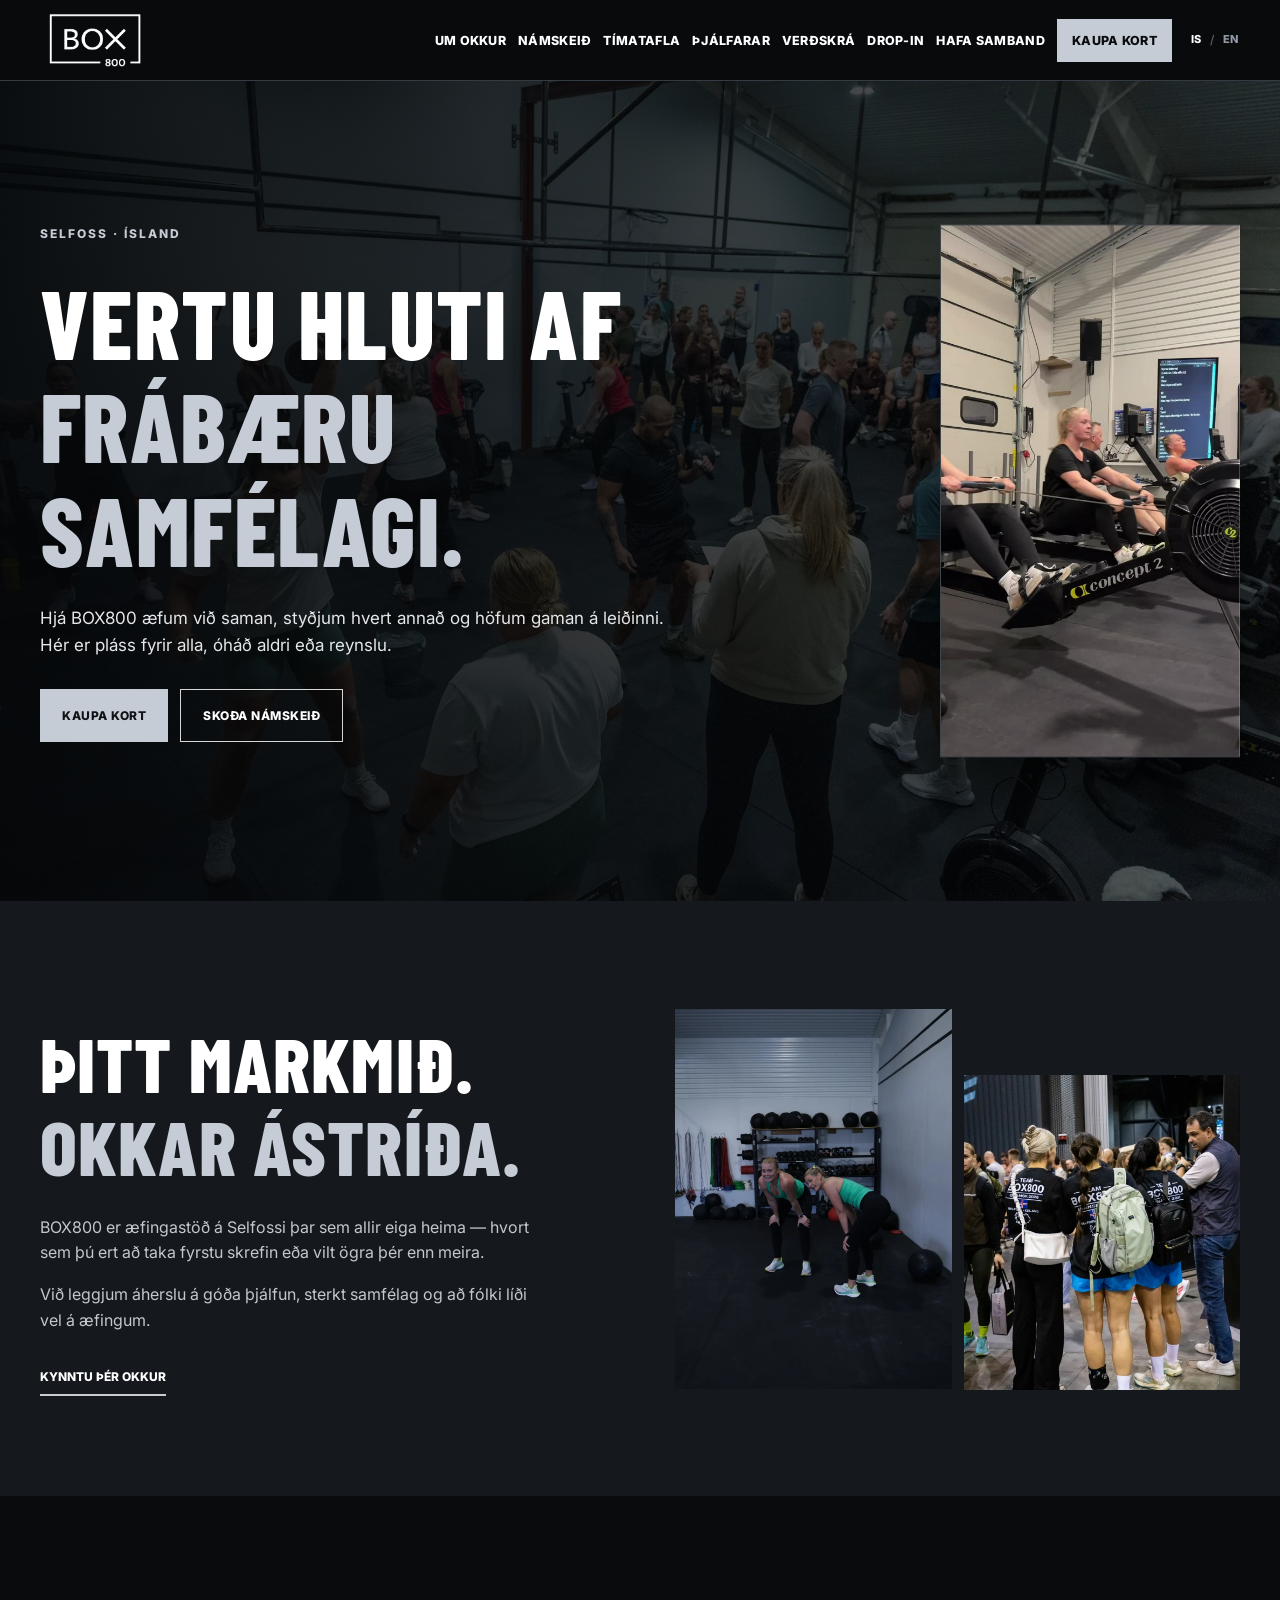
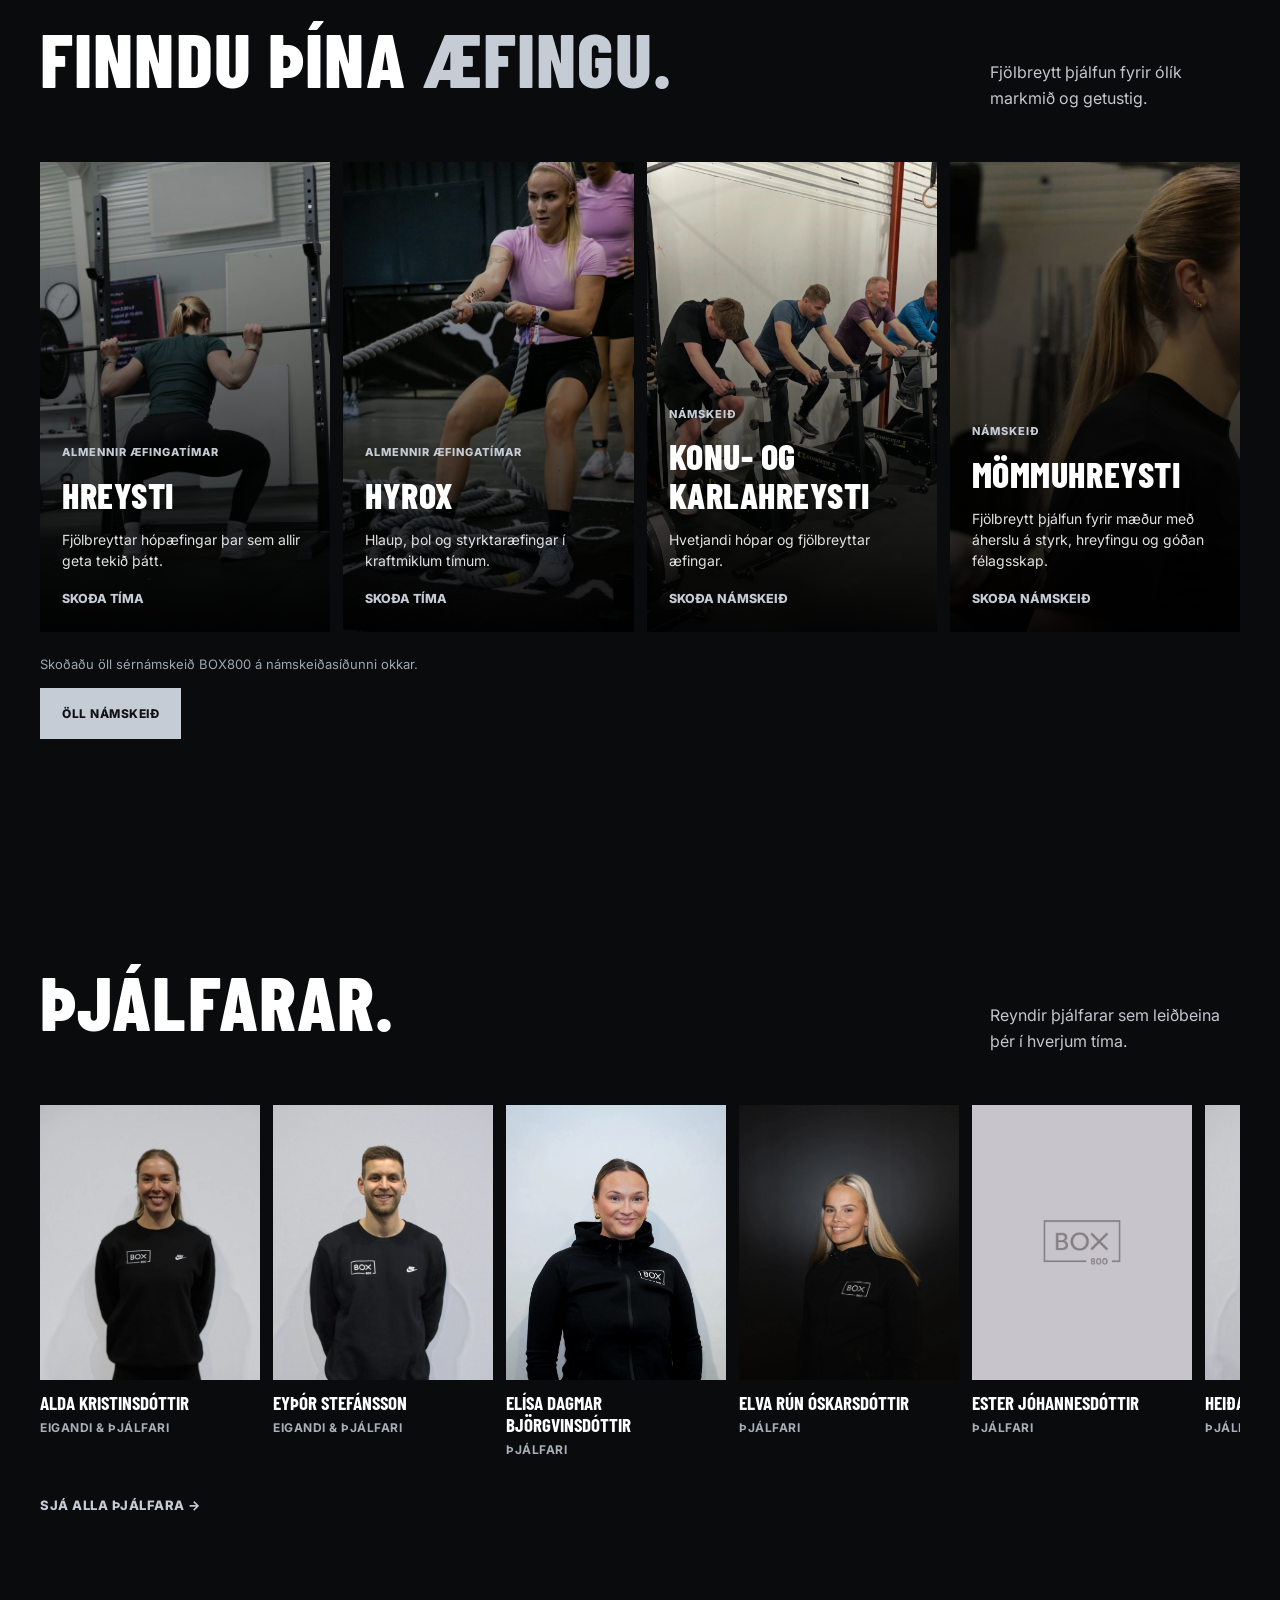
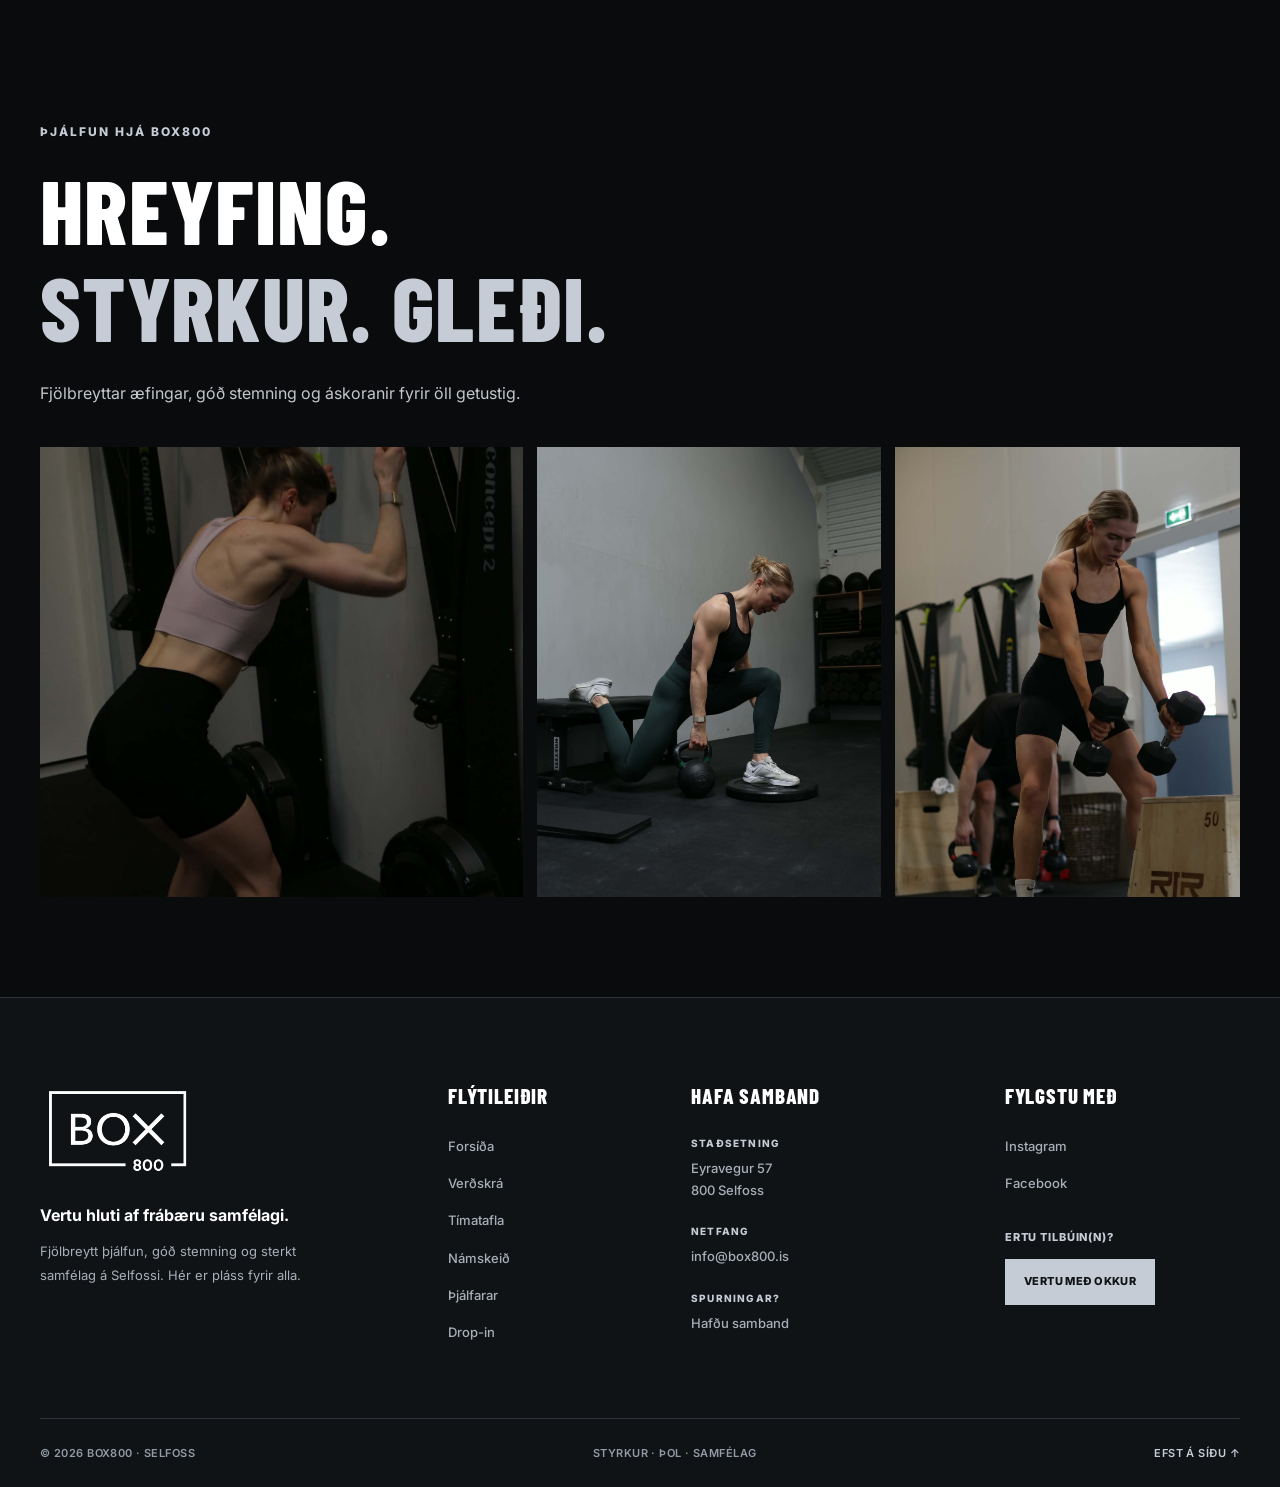
==== index.html @ 0c2b303c "Ný mynd af Öldu, unnin eins og hinar þjálfaramyndirnar Co-Authored-By: Claude Opus 5.5 <noreply@anth" ====
<!DOCTYPE html>
<html lang="is">

<head>
  <meta charset="UTF-8">
  <meta name="viewport" content="width=device-width, initial-scale=1.0">

  <meta
    name="description"
    content="BOX800 á Selfossi. Vertu hluti af frábæru samfélagi — fjölbreyttar æfingar fyrir öll getustig."
  >

  <title>BOX800 | Vertu hluti af frábæru samfélagi</title>

  <!-- FAVICON -->
  <link rel="icon" type="image/png" sizes="32x32" href="images/favicon-32.png">
  <link rel="icon" type="image/png" sizes="512x512" href="images/favicon-512.png">
  <link rel="apple-touch-icon" href="images/apple-touch-icon.png">
  <meta name="theme-color" content="#090b0d">

  <!-- DEILING Á SAMFÉLAGSMIÐLUM -->
  <link rel="canonical" href="https://eythor92.github.io/box800-vefsida/">
  <meta property="og:type" content="website">
  <meta property="og:site_name" content="BOX800">
  <meta property="og:locale" content="is_IS">
  <meta property="og:title" content="BOX800 | Vertu hluti af frábæru samfélagi">
  <meta property="og:description" content="BOX800 á Selfossi. Vertu hluti af frábæru samfélagi — fjölbreyttar æfingar fyrir öll getustig.">
  <meta property="og:url" content="https://eythor92.github.io/box800-vefsida/">
  <meta property="og:image" content="https://eythor92.github.io/box800-vefsida/images/og-mynd.jpg">
  <meta property="og:image:width" content="1200">
  <meta property="og:image:height" content="630">
  <meta property="og:image:alt" content="Iðkendur á æfingu hjá BOX800 á Selfossi">
  <meta name="twitter:card" content="summary_large_image">

  <!-- LETURGERÐIR -->
  <link rel="preconnect" href="https://fonts.googleapis.com">
  <link rel="preconnect" href="https://fonts.gstatic.com" crossorigin>

  <link
    href="https://fonts.googleapis.com/css2?family=Barlow+Condensed:wght@600;700;800;900&family=Inter:wght@400;500;600;700;800&display=swap"
    rel="stylesheet"
  >

  <!-- CSS -->
  <link rel="stylesheet" href="style.css">
  <link rel="stylesheet" href="header.css">
  <link rel="stylesheet" href="footer.css">
  <link rel="stylesheet" href="forsida.css">
  <link rel="stylesheet" href="halloween.css">
  <script src="halloween.js"></script>

  <!-- JAVASCRIPT -->
<script src="translations.js" defer></script>
<script src="language.js" defer></script>
<script src="header.js" defer></script>
<script src="footer.js" defer></script>
<script src="forsida.js" defer></script>

</head>

<body>

  <!-- SAMEIGINLEG VALMYND -->
  <header id="box800-header"></header>

  <main>

    <!-- =====================================
         FORSÍÐUMYND
    ====================================== -->

    <section class="hero" aria-labelledby="hero-title">

      <div class="hero-photo" aria-hidden="true">
        <video
          class="hero-video"
          data-media="(max-width: 760px) and (orientation: portrait)"
          data-src="images/forsida-myndband.mp4"
          poster="images/forsida-myndband.jpg"
          muted
          loop
          playsinline
          preload="none"
        ></video>
      </div>

      <div class="container hero-content">

        <span class="eyebrow">
          SELFOSS · ÍSLAND
        </span>

        <h1 id="hero-title">
          VERTU HLUTI AF<br>
          <em>FRÁBÆRU<br>SAMFÉLAGI.</em>
        </h1>

        <p>
          Hjá BOX800 æfum við saman, styðjum hvert annað
          og höfum gaman á leiðinni. Hér er pláss fyrir
          alla, óháð aldri eða reynslu.
        </p>

        <div class="hero-actions">

          <a
            class="btn btn-primary"
            href="https://www.abler.io/shop/box800"
          >
            KAUPA KORT
          </a>

          <a
            class="btn btn-outline"
            href="namskeid.html"
          >
            SKOÐA NÁMSKEIÐ
          </a>

        </div>

      </div>

      <!-- Lóðrétt myndband sem spjald á tölvu -->
      <div class="hero-reel" aria-hidden="true">
        <video
          class="hero-video hero-reel-video"
          data-media="(min-width: 980px)"
          data-src="images/forsida-myndband.mp4"
          poster="images/forsida-myndband.jpg"
          muted
          loop
          playsinline
          preload="none"
        ></video>
      </div>

      <div class="hero-scroll container"></div>

    </section>


    <!-- =====================================
         01 / UM OKKUR
    ====================================== -->

    <section class="section about" id="um-okkur">

      <div class="container about-grid">

        <div class="about-copy">

          <h2>
            ÞITT MARKMIÐ.<br>
            <span>OKKAR ÁSTRÍÐA.</span>
          </h2>

          <p>
            BOX800 er æfingastöð á Selfossi þar sem allir
            eiga heima — hvort sem þú ert að taka fyrstu
            skrefin eða vilt ögra þér enn meira.
          </p>

          <p>
            Við leggjum áherslu á góða þjálfun,
            sterkt samfélag og að fólki líði vel
            á æfingum.
          </p>

          <a
            class="text-link"
            href="um-okkur.html"
          >
            KYNNTU ÞÉR OKKUR
          </a>

        </div>

        <div class="about-photos">

          <img
            src="images/friends.webp"
            alt="Iðkendur hjá BOX800"
            loading="lazy"
          >

          <img
            src="images/team.webp"
            alt="BOX800 samfélagið"
            loading="lazy"
          >

        </div>

      </div>

    </section>


    <!-- =====================================
         02 / ÆFINGAR OG NÁMSKEIÐ
    ====================================== -->

    <section
      class="section programs"
      id="namskeid"
    >

      <div class="container">

        <div class="section-heading">

          <div>

            <h2>
              FINNDU ÞÍNA
              <span>ÆFINGU.</span>
            </h2>

          </div>

          <p>
            Fjölbreytt þjálfun fyrir ólík markmið
            og getustig.
          </p>

        </div>


        <div class="program-grid">

          <!-- HREYSTI -->
          <article class="program-card">

            <img
              src="images/backsquat.jpeg"
              alt="Styrktaræfing hjá BOX800"
              loading="lazy"
            >

            <div class="program-shade"></div>

            <div class="program-content">

              <span>
                ALMENNIR ÆFINGATÍMAR
              </span>

              <h3>HREYSTI</h3>

              <p>
                Fjölbreyttar hópæfingar þar sem allir
                geta tekið þátt.
              </p>

              <a href="timatafla.html">
                SKOÐA TÍMA
              </a>

            </div>

          </article>


          <!-- HYROX -->
          <article class="program-card program-card-hyrox">

            <img
              src="images/sledpull.jpeg"
              alt="Sled pull æfing hjá BOX800"
              loading="lazy"
            >

            <div class="program-shade"></div>

            <div class="program-content">

              <span>
                ALMENNIR ÆFINGATÍMAR
              </span>

              <h3>HYROX</h3>

              <p>
                Hlaup, þol og styrktaræfingar
                í kraftmiklum tímum.
              </p>

              <a href="timatafla.html">
                SKOÐA TÍMA
              </a>

            </div>

          </article>


          <!-- KONU- OG KARLAHREYSTI -->
          <article class="program-card">

            <img
              src="images/karlahreysti.jpeg"
              alt="Karlahreysti hjá BOX800"
              loading="lazy"
            >

            <div class="program-shade"></div>

            <div class="program-content">

              <span>
                NÁMSKEIÐ
              </span>

              <h3>
                KONU- OG<br>
                KARLAHREYSTI
              </h3>

              <p>
                Hvetjandi hópar og fjölbreyttar æfingar.
              </p>

              <a href="namskeid.html">
                SKOÐA NÁMSKEIÐ
              </a>

            </div>

          </article>


          <!-- MÖMMUHREYSTI -->
          <article class="program-card">

            <img
              src="images/mommuhreysti.jpeg"
              alt="Mömmuhreysti hjá BOX800"
              loading="lazy"
            >

            <div class="program-shade"></div>

            <div class="program-content">

              <span>
                NÁMSKEIÐ
              </span>

              <h3>MÖMMUHREYSTI</h3>

              <p>
                Fjölbreytt þjálfun fyrir mæður
                með áherslu á styrk, hreyfingu
                og góðan félagsskap.
              </p>

              <a href="namskeid.html#mommuhreysti">
                SKOÐA NÁMSKEIÐ
              </a>

            </div>

          </article>

        </div>


        <p class="edit-note">
          Skoðaðu öll sérnámskeið BOX800 á
          námskeiðasíðunni okkar.
        </p>

        <a
          class="btn btn-primary"
          href="namskeid.html"
        >
          ÖLL NÁMSKEIÐ
        </a>

      </div>

    </section>


    <!-- =====================================
         ÞJÁLFARAR
    ====================================== -->

    <section class="section coaches-strip" aria-labelledby="coaches-title">

      <div class="container">

        <div class="section-heading">
          <div>
            <h2 id="coaches-title">
              ÞJÁLFARAR.
            </h2>
          </div>
          <p>
            Reyndir þjálfarar sem leiðbeina þér
            í hverjum tíma.
          </p>
        </div>

        <div class="coach-row" tabindex="0" aria-label="Þjálfarar BOX800">
          <a class="coach-chip" href="thjalfarar.html">
            <img src="images/thjalfari-alda.webp" alt="" loading="lazy" width="1200" height="1500">
            <span class="coach-chip-name">Alda Kristinsdóttir</span>
            <span class="coach-chip-role">EIGANDI &amp; ÞJÁLFARI</span>
          </a>
          <a class="coach-chip" href="thjalfarar.html">
            <img src="images/thjalfari-eythor.webp" alt="" loading="lazy" width="1200" height="1500">
            <span class="coach-chip-name">Eyþór Stefánsson</span>
            <span class="coach-chip-role">EIGANDI &amp; ÞJÁLFARI</span>
          </a>
          <a class="coach-chip" href="thjalfarar.html">
            <img src="images/elisa.jpg" alt="" loading="lazy" width="1200" height="1500">
            <span class="coach-chip-name">Elísa Dagmar Björgvinsdóttir</span>
            <span class="coach-chip-role">Þjálfari</span>
          </a>
          <a class="coach-chip" href="thjalfarar.html">
            <img src="images/elva.jpg" alt="" loading="lazy" width="1200" height="1500">
            <span class="coach-chip-name">Elva Rún Óskarsdóttir</span>
            <span class="coach-chip-role">Þjálfari</span>
          </a>
          <a class="coach-chip" href="thjalfarar.html">
            <img src="images/thjalfari-ester.webp" alt="" loading="lazy" width="1200" height="1500">
            <span class="coach-chip-name">Ester Jóhannesdóttir</span>
            <span class="coach-chip-role">Þjálfari</span>
          </a>
          <a class="coach-chip" href="thjalfarar.html">
            <img src="images/thjalfari-heidar.webp" alt="" loading="lazy" width="1200" height="1500">
            <span class="coach-chip-name">Heiðar Pétur Halldórsson</span>
            <span class="coach-chip-role">Þjálfari</span>
          </a>
          <a class="coach-chip" href="thjalfarar.html">
            <img src="images/thjalfari-valdi.webp" alt="" loading="lazy" width="1200" height="1500">
            <span class="coach-chip-name">Hermann Valdi Valbjörnsson</span>
            <span class="coach-chip-role">Þjálfari</span>
          </a>
          <a class="coach-chip" href="thjalfarar.html">
            <img src="images/hjordis.jpg" alt="" loading="lazy" width="1200" height="1500">
            <span class="coach-chip-name">Hjördís Björg Viðjudóttir</span>
            <span class="coach-chip-role">Þjálfari</span>
          </a>
          <a class="coach-chip" href="thjalfarar.html">
            <img src="images/thjalfari-johanna.webp" alt="" loading="lazy" width="1200" height="1500">
            <span class="coach-chip-name">Jóhanna Kristín Elfarsdóttir</span>
            <span class="coach-chip-role">Þjálfari</span>
          </a>
          <a class="coach-chip" href="thjalfarar.html">
            <img src="images/valdis.jpg" alt="" loading="lazy" width="1200" height="1500">
            <span class="coach-chip-name">Valdís Bjarnadóttir</span>
            <span class="coach-chip-role">Þjálfari</span>
          </a>
          <a class="coach-chip" href="thjalfarar.html">
            <img src="images/thjalfari-valla.webp" alt="" loading="lazy" width="1200" height="1500">
            <span class="coach-chip-name">Valgerður Jónsdóttir</span>
            <span class="coach-chip-role">Þjálfari</span>
          </a>
        </div>

        <a class="coach-all" href="thjalfarar.html">Sjá alla þjálfara →</a>

      </div>

    </section>


    <!-- =====================================
         MYNDASAFN
    ====================================== -->

    <section class="section training-gallery">

      <div class="container">

        <div class="gallery-heading">

          <span class="kicker">
            ÞJÁLFUN HJÁ BOX800
          </span>

          <h2>
            HREYFING.<br>
            <span>STYRKUR. GLEÐI.</span>
          </h2>

          <p>
            Fjölbreyttar æfingar, góð stemning
            og áskoranir fyrir öll getustig.
          </p>

        </div>


        <div class="training-gallery-grid">

          <div class="gallery-photo gallery-photo-large">

            <img
              src="images/skierg.jpeg"
              alt="SkiErg æfing hjá BOX800"
              loading="lazy"
            >

          </div>

          <div class="gallery-photo">

            <img
              src="images/splitsquat.jpeg"
              alt="Split squat styrktaræfing hjá BOX800"
              loading="lazy"
            >

          </div>

          <div class="gallery-photo">

            <img
              src="images/clean.jpeg"
              alt="Clean æfing hjá BOX800"
              loading="lazy"
            >

          </div>

        </div>

      </div>

    </section>

  </main>


  <!-- SAMEIGINLEGUR FOOTER -->
  <footer id="box800-footer"></footer>

</body>
</html>
---- style.css ----
/* ==========================================
   BOX800 - STYLE.CSS
========================================== */

:root {
  --blue: #c6ccd6;
  --black: #090b0d;
  --dark: #15191d;
  --white: #fff;
  --muted: #c3c7cc;
  --max: 1200px;
}

/* GRUNNSTILLINGAR */

* {
  box-sizing: border-box;
}

html {
  scroll-behavior: smooth;
  scroll-padding-top: 85px;
}

body {
  margin: 0;
  background: var(--black);
  color: var(--white);
  font-family: "Inter", Arial, sans-serif;
  line-height: 1.6;
}

a {
  color: inherit;
  text-decoration: none;
}

button {
  font: inherit;
}

img {
  display: block;
  max-width: 100%;
}

.container {
  width: min(calc(100% - 44px), var(--max));
  margin: auto;
}

h1,
h2,
h3 {
  font-family: "Barlow Condensed", Impact, sans-serif;
  font-weight: 800;
  line-height: 1.08;
  letter-spacing: 0.015em;
}

h2 {
  font-size: clamp(43px, 6vw, 82px);
  margin: 20px 0 28px;
}

h2 span {
  color: var(--blue);
}

.section {
  padding: 100px 0;
}

.kicker,
.eyebrow {
  color: var(--blue);
  font-size: 12px;
  font-weight: 800;
  letter-spacing: 2px;
}

.subtle,
.edit-note {
  color: #9ea7ae;
  font-size: 13px;
}

/* ==========================================
   1. FORSÍÐA
========================================== */

.hero {
  min-height: 710px;
  min-height: min(820px, calc(100svh - 80px));
  position: relative;
  display: flex;
  align-items: center;
  overflow: hidden;
  background: #171b20;
}

.hero-photo {
  position: absolute;
  inset: 0;

  background-image:
    linear-gradient(
      90deg,
      rgba(4, 6, 8, 0.94) 0%,
      rgba(4, 6, 8, 0.75) 38%,
      rgba(4, 6, 8, 0.20) 100%
    ),
    url("images/forsida.webp");

  background-position: center, 65% center;
  background-size: cover;
  background-repeat: no-repeat;
}

.hero-content {
  position: relative;
  z-index: 1;
  padding: 100px 0 120px;
}

.hero h1 {
  font-size: clamp(52px, 7.5vw, 108px);
  max-width: 1040px;
  margin: 24px 0;
}

.hero h1 em {
  color: var(--blue);
  font-style: normal;
}

.hero p {
  font-size: 17px;
  max-width: 485px;
  color: #e4e6e8;
}

.hero-actions {
  display: flex;
  flex-wrap: wrap;
  gap: 12px;
  margin-top: 30px;
}

/* HNAPPAR */

.btn {
  display: inline-flex;
  align-items: center;
  justify-content: center;
  padding: 16px 22px;
  font-size: 12px;
  font-weight: 800;
  letter-spacing: 0.5px;
  transition:
    transform 0.2s ease,
    background 0.2s ease;
}

.btn:hover {
  transform: translateY(-3px);
}

.btn-primary {
  background: var(--blue);
  color: #101215;
}

.btn-primary:hover {
  background: #e6e9ef;
}

.btn-outline {
  border: 1px solid #d6d6d6;
  color: #fff;
}

.btn-outline:hover {
  background: #fff;
  color: #111;
}

.hero-scroll {
  position: absolute;
  bottom: 24px;
  left: 50%;
  transform: translateX(-50%);
  display: flex;
  justify-content: space-between;
  z-index: 2;
  font-size: 10px;
  font-weight: 800;
  letter-spacing: 1.5px;
}

/* ==========================================
   2. AFSLÁTTARBORÐI
========================================== */

.ticker {
  display: block;
  background: var(--blue);
  color: #101215;
  overflow: hidden;
  padding: 12px 0;
  text-decoration: none;
  cursor: pointer;
}

.ticker-track {
  display: flex;
  width: max-content;
  font: 800 27px "Barlow Condensed", sans-serif;
  letter-spacing: 2px;
  white-space: nowrap;
  animation: slide 22s linear infinite;
}

.ticker-track span {
  padding-right: 12px;
}

@keyframes slide {
  to {
    transform: translateX(-50%);
  }
}

.ticker:hover {
  background: #e6e9ef;
}

.ticker:focus-visible {
  outline: 3px solid #fff;
  outline-offset: -3px;
}

/* ==========================================
   3. UM OKKUR
========================================== */

.about {
  background: var(--dark);
}

.about-grid {
  display: grid;
  grid-template-columns: 1fr 1fr;
  align-items: center;
  gap: 70px;
}

.about-copy p {
  color: var(--muted);
  max-width: 510px;
}

.text-link {
  display: inline-block;
  margin-top: 18px;
  font-size: 12px;
  font-weight: 800;
  border-bottom: 2px solid var(--blue);
  padding-bottom: 8px;
}

.about-photos {
  display: grid;
  grid-template-columns: 1fr 1fr;
  gap: 12px;
  align-items: center;
}

.about-photos img {
  width: 100%;
  height: 380px;
  object-fit: cover;
}

.about-photos img:last-child {
  height: 315px;
  transform: translateY(34px);
}

/* ==========================================
   4. ÆFINGAR OG NÁMSKEIÐ
========================================== */

.section-heading {
  display: flex;
  align-items: end;
  justify-content: space-between;
  gap: 30px;
  margin-bottom: 35px;
}

.section-heading p {
  max-width: 250px;
  color: var(--muted);
}

.program-grid {
  display: grid;
  grid-template-columns: repeat(4, minmax(0, 1fr));
  gap: 13px;
}

.program-card {
  position: relative;
  height: 470px;
  min-width: 0;
  overflow: hidden;
  isolation: isolate;
  background: #23282d;
}

.program-card > img {
  position: absolute;
  inset: 0;
  display: block;
  width: 100%;
  height: 100%;
  object-fit: cover;
  object-position: center;
  transition: transform 0.4s ease;
}

/* SÉRSTÖK STAÐSETNING HYROX MYNDAR */

.program-card-hyrox > img {
  object-position: 50% 35%;
}

.program-card:hover > img {
  transform: scale(1.06);
}

.program-shade {
  position: absolute;
  inset: 0;
  z-index: 1;
  pointer-events: none;
  background: linear-gradient(
    to top,
    rgba(0, 0, 0, 0.94) 0%,
    rgba(0, 0, 0, 0.55) 48%,
    rgba(0, 0, 0, 0.05) 100%
  );
}

.program-content {
  position: absolute;
  bottom: 0;
  left: 0;
  right: 0;
  z-index: 2;
  padding: 22px;
}

.program-content > span {
  font-size: 11px;
  color: var(--blue);
  font-weight: 800;
  letter-spacing: 1px;
}

.program-content h3 {
  font-size: clamp(29px, 2.8vw, 43px);
  margin: 12px 0;
}

.program-content p {
  font-size: 14px;
  color: #e2e2e2;
  line-height: 1.5;
}

.program-content a {
  font-size: 12.5px;
  font-weight: 800;
  color: var(--blue);
}

.program-content a:hover {
  color: #fff;
}

.edit-note {
  margin-top: 22px;
}

/* ==========================================
   5. MYNDASAFN
========================================== */

.training-gallery {
  background: #090b0d;
}

.gallery-heading {
  margin-bottom: 40px;
}

.gallery-heading h2 {
  font-size: clamp(48px, 7vw, 95px);
  line-height: 1.08;
  margin: 18px 0 25px;
}

.gallery-heading p {
  color: #c3c7cc;
  max-width: 560px;
  font-size: 16px;
  line-height: 1.7;
}

.training-gallery-grid {
  display: grid;
  grid-template-columns: 1.4fr 1fr 1fr;
  gap: 14px;
}

.gallery-photo {
  position: relative;
  height: 450px;
  overflow: hidden;
  background: #15191d;
}

.gallery-photo img {
  display: block;
  width: 100%;
  height: 100%;
  object-fit: cover;
  object-position: center;
  transition: transform 0.5s ease;
}

.gallery-photo:hover img {
  transform: scale(1.05);
}

/* ==========================================
   6. SAMFÉLAGSMYNDIR
========================================== */

.community {
  background: var(--dark);
}

.community-grid {
  display: grid;
  grid-template-columns: repeat(3, 1fr);
  gap: 14px;
}

.community-grid img {
  height: 430px;
  width: 100%;
  object-fit: cover;
}

/* ==========================================
   7. UPPLÝSINGAKAFLAR
========================================== */

.detail-grid {
  display: grid;
  grid-template-columns: 1fr 1fr;
  gap: 70px;
  align-items: center;
}

.detail-grid p {
  max-width: 470px;
  color: var(--muted);
  margin-bottom: 25px;
}

.details-alt {
  background: var(--dark);
}

/* ==========================================
   8. SKRÁNING / SAMBAND
========================================== */

.contact {
  text-align: center;
  background: linear-gradient(145deg, #202831, #090b0d);
}

.contact-inner {
  max-width: 820px;
}

.contact h2 {
  font-size: clamp(58px, 9vw, 112px);
}

.contact p {
  max-width: 510px;
  margin: 20px auto 30px;
  color: var(--muted);
}

/* ==========================================
   9. SPJALDTÖLVUR
========================================== */

@media (max-width: 1050px) {
  .program-grid {
    grid-template-columns: repeat(2, minmax(0, 1fr));
  }

  .program-content h3 {
    font-size: 40px;
  }
}

@media (max-width: 900px) {
  .training-gallery-grid {
    grid-template-columns: repeat(2, minmax(0, 1fr));
  }

  .gallery-photo {
    height: 350px;
  }

  .gallery-photo-large {
    grid-column: 1 / -1;
    height: 420px;
  }
}

/* ==========================================
   10. FARSÍMAR
========================================== */

@media (max-width: 760px) {
  .container {
    width: min(calc(100% - 32px), var(--max));
  }

  .section {
    padding: 70px 0;
  }

  /* FORSÍÐUMYND */

  .hero {
    min-height: 690px;
  }

  .hero-photo {
    background-image:
      linear-gradient(
        180deg,
        rgba(4, 6, 8, 0.30) 0%,
        rgba(4, 6, 8, 0.58) 45%,
        rgba(4, 6, 8, 0.88) 100%
      ),
      url("images/forsida.webp");

    background-size: cover, auto 130%;
    background-position: center, center bottom;
    background-repeat: no-repeat;
  }

  .hero-content {
    padding: 85px 0 110px;
  }

  .hero h1 {
    font-size: clamp(43px, 9vw, 70px);
  }

  .hero p {
    font-size: 15px;
  }

  /* UM OKKUR */

  .about-grid,
  .detail-grid {
    grid-template-columns: 1fr;
    gap: 30px;
  }

  .about-photos img {
    height: 300px;
  }

  .about-photos img:last-child {
    height: 260px;
  }

  .section-heading {
    display: block;
  }

  /* ÆFINGAKORT */

  .program-grid {
    grid-template-columns: minmax(0, 1fr);
    gap: 20px;
  }

  .program-card {
    width: 100%;
    height: 440px;
    min-height: 440px;
    max-height: 440px;
  }

  .program-card > img {
    position: absolute;
    inset: 0;
    width: 100%;
    height: 100%;
    object-fit: cover;
    object-position: center;
  }

  /* HYROX MYND Í SÍMA */

  .program-card-hyrox > img {
    object-position: 50% 25%;
  }

  .program-shade {
    background: linear-gradient(
      to top,
      rgba(0, 0, 0, 0.92) 0%,
      rgba(0, 0, 0, 0.35) 55%,
      rgba(0, 0, 0, 0.08) 100%
    );
  }

  .program-content {
    position: absolute;
    inset: auto 0 0;
    padding: 28px;
  }

  .program-content h3 {
    font-size: clamp(36px, 9vw, 45px);
    line-height: 1.05;
  }

  .program-content p {
    font-size: 13px;
    line-height: 1.5;
  }

  .community-grid img {
    height: 260px;
  }
}

/* ==========================================
   11. MINNI SÍMAR
========================================== */

@media (max-width: 600px) {
  .gallery-heading h2 {
    font-size: clamp(42px, 10vw, 65px);
  }

  .training-gallery-grid {
    grid-template-columns: 1fr 1fr;
    gap: 10px;
  }

  .gallery-photo {
    height: 230px;
  }

  .gallery-photo-large {
    grid-column: 1 / -1;
    height: 320px;
  }
}

@media (max-width: 500px) {
  .hero h1 {
    font-size: clamp(35px, 9.3vw, 48px);
  }

  .hero-actions {
    flex-direction: column;
    align-items: stretch;
  }

  .hero-scroll {
    font-size: 9px;
  }

  .community-grid {
    grid-template-columns: 1fr 1fr;
  }

  .community-grid img {
    height: 240px;
  }

  .community-grid img:last-child {
    display: none;
  }
}

/* ==========================================
   12. MINNI HREYFING
========================================== */

@media (prefers-reduced-motion: reduce) {
  html {
    scroll-behavior: auto;
  }

  .ticker-track {
    animation: none;
  }

  .program-card > img,
  .gallery-photo img,
  .btn {
    transition: none;
  }
}
---- header.css ----
/* ==========================================
   BOX800 - SAMEIGINLEG VALMYND
   ========================================== */

.site-header {
  position: sticky;
  top: 0;
  z-index: 1000;
  width: 100%;
  background: rgba(9, 11, 13, 0.96);
  border-bottom: 1px solid #343b42;
  backdrop-filter: blur(10px);
  -webkit-backdrop-filter: blur(10px);
}

.site-header *,
.site-header *::before,
.site-header *::after {
  box-sizing: border-box;
}

/* HEADER */

.site-header .nav-wrap {
  width: min(calc(100% - 44px), 1200px);
  min-height: 80px;
  margin: 0 auto;

  display: flex;
  align-items: center;
  justify-content: space-between;
  gap: 12px;
}

/* LOGO */

.site-header .brand {
  display: flex;
  align-items: center;
  flex-shrink: 0;
}

.site-header .brand-logo {
  display: block;
  width: 110px;
  height: auto;
  max-height: 62px;
  object-fit: contain;
}

/* VALMYND */

.site-header .main-nav {
  display: flex;
  align-items: center;
  justify-content: flex-end;
  flex-wrap: nowrap;
  gap: 12px;
  min-width: 0;
}

.site-header .main-nav a {
  display: inline-flex;
  align-items: center;
  justify-content: center;

  color: #ffffff;
  text-decoration: none;

  font-family: Inter, Arial, sans-serif;
  font-size: 12.5px;
  font-weight: 800;
  line-height: 1.2;
  letter-spacing: 0.3px;
  text-transform: uppercase;

  white-space: nowrap;
  flex-shrink: 0;
}

.site-header .main-nav a:hover {
  color: #c6ccd6;
}

/* KAUPA KORT - GRÁR TAKKI */

.site-header .main-nav .nav-cta {
  background: #c6ccd6;
  color: #090b0d;
  padding: 14px 15px;
  white-space: nowrap;
}

.site-header .main-nav .nav-cta:hover {
  background: #e6e9ef;
  color: #090b0d;
}

/* HAMBURGER FALINN Á TÖLVU */

.site-header .menu-toggle {
  display: none;
}

/* MINNI TÖLVUSKJÁIR */

@media (max-width: 900px) and (min-width: 761px) {

  .site-header .nav-wrap {
    width: calc(100% - 24px);
    gap: 8px;
  }

  .site-header .brand-logo {
    width: 90px;
  }

  .site-header .main-nav {
    gap: 7px;
  }

  .site-header .main-nav a {
    font-size: 10.5px;
    letter-spacing: 0;
  }

  .site-header .main-nav .nav-cta {
    padding: 12px 10px;
  }
}

/* FARSÍMAR */

@media (max-width: 760px) {

  .site-header .nav-wrap {
    width: calc(100% - 32px);
    min-height: 70px;
  }

  .site-header .brand-logo {
    width: 102px;
  }

  /* HAMBURGER */

  .site-header .menu-toggle {
    display: flex;
    flex-direction: column;
    justify-content: center;
    gap: 5px;

    width: 44px;
    height: 44px;
    padding: 10px;

    background: transparent;
    border: 1px solid #65707a;
    cursor: pointer;
    flex-shrink: 0;
  }

  .site-header .menu-toggle span {
    display: block;
    width: 100%;
    height: 2px;
    background: #ffffff;
  }

  /* FELLIVALMYND */

  .site-header .main-nav {
    display: none;
    position: absolute;

    top: 100%;
    left: 0;
    right: 0;

    width: 100%;
    padding: 22px 20px;

    background: #101419;
    border-bottom: 1px solid #343b42;

    flex-direction: column;
    align-items: stretch;
    gap: 0;
  }

  .site-header .main-nav.is-open {
    display: flex;
  }

  .site-header .main-nav a {
    display: flex;
    justify-content: flex-start;
    width: 100%;
    padding: 14px 10px;

    font-size: 14px;
    letter-spacing: 0.6px;
    white-space: normal;
  }

  /* KAUPA KORT Í FARSÍMAVALMYND */

  .site-header .main-nav .nav-cta {
    justify-content: center;
    margin-top: 12px;
    padding: 16px 20px;
    text-align: center;
  }
}

/* LITLIR FARSÍMAR */

@media (max-width: 480px) {

  .site-header .nav-wrap {
    width: calc(100% - 28px);
  }

  .site-header .brand-logo {
    width: 100px;
  }
}

/* ==========================================
   BOX800 - SAMRÆMDUR HEADER Á ÖLLUM SÍÐUM
   ========================================== */

.site-header .header-container {
  padding: 0;
  max-width: none;
}

.site-header .header-container > a:first-child {
  display: flex;
  align-items: center;
  flex-shrink: 0;
}
/* ==========================================
   BOX800 - LANGUAGE SWITCH
========================================== */

.site-header .language-switch {
  display: flex;
  align-items: center;
  justify-content: center;
  gap: 7px;
  flex-shrink: 0;
  margin-left: 5px;
}

.site-header .language-switch button {
  appearance: none;
  background: transparent;
  border: 0;
  padding: 7px 2px;
  color: #929aa5;
  font-family: "Inter", sans-serif;
  font-size: 11px;
  font-weight: 800;
  cursor: pointer;
  transition: color 0.2s ease;
}

.site-header .language-switch button:hover,
.site-header .language-switch button.is-active {
  color: #ffffff;
}

.site-header .language-switch span {
  color: #65707a;
  font-size: 12px;
}

@media (max-width: 760px) {

  .site-header .language-switch {
    justify-content: flex-start;
    margin: 16px 0 0;
    padding: 12px 10px;
    border-top: 1px solid #343b42;
  }

  .site-header .language-switch button {
    font-size: 15px;
    padding: 8px 5px;
  }

}
---- footer.css ----
/* =========================================
   BOX800 - SAMEIGINLEGUR FOOTER
========================================= */

.site-footer {
  background: #101316;
  color: #fff;
  border-top: 1px solid #30343a;
  font-family: "Inter", sans-serif;
}

.site-footer * {
  box-sizing: border-box;
}

.footer-container {
  width: min(calc(100% - 44px), 1200px);
  margin: 0 auto;
}

.footer-grid {
  display: grid;
  grid-template-columns: 1.5fr 0.8fr 1.1fr 1fr;
  gap: 55px;
  padding: 85px 0 75px;
}

/* LOGO */

.footer-logo {
  display: block;
  width: 155px;
  max-width: 100%;
  height: auto;
}

.footer-tagline {
  margin: 25px 0 12px;
  color: #fff;
  font-size: 16px;
  font-weight: 700;
  line-height: 1.5;
}

.footer-description {
  max-width: 280px;
  margin: 0;
  color: #a8afb8;
  font-size: 13px;
  line-height: 1.9;
}

/* DÁLKAR */

.footer-column {
  display: flex;
  flex-direction: column;
  align-items: flex-start;
  gap: 15px;
}

.footer-column h3 {
  margin: 0 0 12px;
  color: #fff;
  font-family: "Barlow Condensed", Impact, sans-serif;
  font-size: 21px;
  font-weight: 800;
  letter-spacing: 0.04em;
  line-height: 1.2;
}

.footer-column > a {
  color: #a8afb8;
  font-size: 13px;
  font-weight: 500;
  line-height: 1.7;
  text-decoration: none;
  transition: color 0.2s ease;
}

.footer-column > a:hover {
  color: #fff;
}

/* SAMBAND */

.footer-contact-link {
  display: block;
  margin-bottom: 7px;
}

.footer-contact-label {
  display: block;
  margin-bottom: 5px;
  color: #c6ccd6;
  font-size: 10px;
  font-weight: 800;
  letter-spacing: 0.12em;
}

/* CTA */

.footer-cta {
  width: 100%;
  margin-top: 20px;
}

.footer-cta > span {
  display: block;
  margin-bottom: 12px;
  color: #c6ccd6;
  font-size: 11px;
  font-weight: 800;
  letter-spacing: 0.08em;
}

.footer-button {
  display: inline-block;
  padding: 14px 19px;
  background: #c6ccd6;
  color: #101316;
  font-size: 11px;
  font-weight: 800;
  letter-spacing: 0.04em;
  text-decoration: none;
  transition: background 0.2s ease, transform 0.2s ease;
}

.footer-button:hover {
  background: #fff;
  transform: translateY(-2px);
}

/* NEÐSTA LÍNA */

.footer-bottom {
  display: flex;
  justify-content: space-between;
  align-items: center;
  gap: 20px;
  padding: 26px 0;
  border-top: 1px solid #30343a;
}

.footer-bottom p,
.footer-bottom a {
  margin: 0;
  color: #929aa5;
  font-size: 11px;
  font-weight: 600;
  letter-spacing: 0.04em;
  line-height: 1.5;
}

.footer-bottom a {
  color: #c6ccd6;
  text-decoration: none;
}

.footer-bottom a:hover {
  color: #fff;
}

/* SPJALDTÖLVUR */

@media (max-width: 1000px) {
  .footer-grid {
    grid-template-columns: repeat(2, minmax(0, 1fr));
    gap: 45px;
    padding: 65px 0;
  }
}

/* SÍMAR */

@media (max-width: 600px) {
  .footer-container {
    width: calc(100% - 36px);
  }

  .footer-grid {
    grid-template-columns: repeat(2, minmax(0, 1fr));
    column-gap: 22px;
    row-gap: 40px;
    padding: 55px 0 45px;
  }

  .footer-brand {
    grid-column: 1 / -1;
  }

  .footer-logo {
    width: 135px;
  }

  .footer-description {
    max-width: 340px;
  }

  .footer-column h3 {
    font-size: 19px;
  }

  .footer-column > a {
    font-size: 12px;
  }

  .footer-bottom {
    flex-direction: column;
    align-items: flex-start;
    gap: 12px;
    padding: 25px 0;
  }
}

@media (max-width: 380px) {
  .footer-grid {
    grid-template-columns: 1fr;
  }

  .footer-brand {
    grid-column: auto;
  }
}
---- forsida.css ----
/* ==========================================
   BOX800 - FORSÍÐA: myndband og þjálfararöð
========================================== */

/* ---------- MYNDBAND (aðeins sími) ---------- */

.hero-video {
  position: absolute;
  inset: 0;
  width: 100%;
  height: 100%;
  object-fit: cover;
  opacity: 0;
  transition: opacity 0.8s ease;
  z-index: -1;
}

.hero-video.is-playing {
  opacity: 1;
}

.hero-photo {
  isolation: isolate;
}

@media (max-width: 760px) and (orientation: portrait) {

  /* Myndbandið fyllir, dökk slæða yfir svo textinn sé læsilegur */
  .hero-photo:has(.hero-video.is-playing) {
    background-image: none;
  }

  .hero-photo::after {
    content: "";
    position: absolute;
    inset: 0;
    background: linear-gradient(
      180deg,
      rgba(4, 6, 8, 0.55) 0%,
      rgba(4, 6, 8, 0.70) 45%,
      rgba(4, 6, 8, 0.92) 100%
    );
    pointer-events: none;
  }
}

/* ---------- ÞJÁLFARARÖÐ ---------- */

.coaches-strip {
  overflow: hidden;
}

.coach-row {
  display: grid;
  grid-auto-flow: column;
  grid-auto-columns: 220px;
  gap: 13px;
  overflow-x: auto;
  scroll-snap-type: x mandatory;
  scroll-padding-left: 0;
  padding-bottom: 14px;
  scrollbar-width: thin;
  scrollbar-color: #3a434d transparent;
}

.coach-row:focus-visible {
  outline: 2px solid var(--blue);
  outline-offset: 4px;
}

.coach-chip {
  display: block;
  scroll-snap-align: start;
  color: #ffffff;
  text-decoration: none;
}

.coach-chip img {
  display: block;
  width: 100%;
  height: auto;
  aspect-ratio: 4 / 5;
  object-fit: cover;
  background: #23282d;
  transition: transform 0.35s ease, filter 0.35s ease;
}

.coach-chip:hover img {
  transform: translateY(-3px);
  filter: brightness(1.05);
}

.coach-chip-name {
  display: block;
  margin-top: 12px;
  font-family: "Barlow Condensed", Impact, sans-serif;
  font-size: 19px;
  font-weight: 700;
  line-height: 1.15;
  text-transform: uppercase;
}

.coach-chip-role {
  display: block;
  margin-top: 4px;
  color: #a7afb8;
  font-size: 12px;
  font-weight: 700;
  letter-spacing: 0.5px;
  text-transform: uppercase;
}

.coach-all {
  display: inline-block;
  margin-top: 22px;
  color: var(--blue);
  font-size: 13px;
  font-weight: 800;
  letter-spacing: 0.5px;
  text-decoration: none;
  text-transform: uppercase;
}

.coach-all:hover {
  color: #ffffff;
}

@media (max-width: 760px) {

  .coach-row {
    grid-auto-columns: 62%;
    margin-right: -16px;
    padding-right: 16px;
  }
}

@media (prefers-reduced-motion: reduce) {

  .hero-video,
  .coach-chip img {
    transition: none;
    animation: none;
  }
}

/* ---------- MYNDBANDSSPJALD Á TÖLVU ---------- */

.hero-reel {
  display: none;
}

@media (min-width: 980px) {

  .hero-reel {
    display: block;
    position: absolute;
    z-index: 1;
    top: 50%;
    right: max(32px, calc((100vw - var(--max)) / 2));
    width: min(300px, 24vw);
    aspect-ratio: 9 / 16;
    transform: translateY(-50%);
    overflow: hidden;
    border: 1px solid rgba(198, 204, 214, 0.28);
    background: #0d1013 url("images/forsida-myndband.jpg") center / cover no-repeat;
    box-shadow: 0 30px 70px rgba(0, 0, 0, 0.55);
  }

  .hero-reel-video {
    position: absolute;
    inset: 0;
    z-index: 0;
  }

  /* Dekkri bakgrunnsmynd svo spjaldið standi út */
  .hero:has(.hero-reel) .hero-photo {
    background-image:
      linear-gradient(
        90deg,
        rgba(4, 6, 8, 0.95) 0%,
        rgba(4, 6, 8, 0.82) 45%,
        rgba(4, 6, 8, 0.62) 100%
      ),
      url("images/forsida.webp");
  }

  /* Textinn má ekki fara undir spjaldið */
  .hero-content h1,
  .hero-content p {
    max-width: min(640px, 52vw);
  }
}

@media (prefers-reduced-motion: reduce) {
  .hero-reel-video { display: none; }
}
---- halloween.css ----
/* ==========================================
   BOX800 - HREKKJAVÖKUÞEMA
   Virkt aðeins þegar halloween.js setur
   class="halloween" á <html>.
========================================== */

html.halloween {
  --blue: #ff8a2b;
  --hw-orange: #ff8a2b;
  --hw-orange-hover: #ffa65c;
}


/* APPELSÍNUGULAR ÁHERSLUR Í FYRIRSÖGNUM */

html.halloween .hero h1 em,
html.halloween h1 span,
html.halloween h2 span {
  color: var(--hw-orange);
}


/* HNAPPAR OG BORÐAR */

html.halloween .btn-primary,
html.halloween .site-header .main-nav .nav-cta,
html.halloween .ticker,
html.halloween .footer-button,
html.halloween .dropin-btn,
html.halloween .course-buy-btn,
html.halloween .open-classes-btn,
html.halloween .price-button,
html.halloween .price-tag,
html.halloween .course-cta,
html.halloween .contact-form .btn,
html.halloween .about-hero .btn,
html.halloween .tt-filter-btn[aria-pressed="true"],
html.halloween .tt-day-btn[aria-pressed="true"] {
  background: var(--hw-orange);
  border-color: var(--hw-orange);
  color: #120a04;
}

html.halloween .btn-primary:hover,
html.halloween .site-header .main-nav .nav-cta:hover,
html.halloween .ticker:hover,
html.halloween .footer-button:hover,
html.halloween .dropin-btn:hover,
html.halloween .course-buy-btn:hover,
html.halloween .open-classes-btn:hover,
html.halloween .price-button:hover,
html.halloween .course-cta:hover,
html.halloween .contact-form .btn:hover {
  background: var(--hw-orange-hover);
  border-color: var(--hw-orange-hover);
  color: #120a04;
}

html.halloween .price-card.featured {
  border-color: var(--hw-orange);
}

html.halloween .tt-today-badge {
  background: var(--hw-orange);
  color: #120a04;
}


/* APPELSÍNUGULUR BJARMI NEÐST Á FORSÍÐUMYND */

html.halloween .hero::after {
  content: "";
  position: absolute;
  inset: auto 0 0 0;
  height: 55%;
  pointer-events: none;
  background: radial-gradient(
    ellipse at 50% 120%,
    rgba(255, 120, 30, 0.38) 0%,
    rgba(255, 120, 30, 0.12) 40%,
    rgba(255, 120, 30, 0) 70%
  );
  z-index: 1;
}

html.halloween .hero .hero-content {
  position: relative;
  z-index: 3;
}


/* KVEÐJA */

.hw-kvedja {
  display: inline-flex;
  align-items: center;
  gap: 8px;
  margin-bottom: 14px;
  padding: 7px 12px 7px 10px;
  background: var(--hw-orange);
  color: #120a04;
  font-family: "Inter", Arial, sans-serif;
  font-size: 12px;
  font-weight: 800;
  letter-spacing: 1.5px;
}

.hw-kvedja svg {
  width: 16px;
  height: 16px;
  flex: none;
}

.hw-kvedja + .eyebrow {
  display: block;
}


/* LEÐURBLÖKUR */

.hw-ledurblokur {
  position: absolute;
  inset: 0;
  z-index: 2;
  pointer-events: none;
  overflow: hidden;
}

.hw-blaka {
  position: absolute;
  left: -80px;
  display: block;
  color: #0b0806;
  filter: drop-shadow(0 0 6px rgba(255, 138, 43, 0.35));
  animation: hw-fljuga linear infinite;
}

.hw-blaka svg {
  display: block;
  width: 100%;
  height: auto;
  animation: hw-blaka 0.35s ease-in-out infinite alternate;
  transform-origin: 50% 40%;
}

.hw-blaka-1 { top: 12%; width: 54px; animation-duration: 16s; animation-delay: -2s; }
.hw-blaka-2 { top: 26%; width: 38px; animation-duration: 21s; animation-delay: -11s; }
.hw-blaka-3 { top: 8%;  width: 30px; animation-duration: 25s; animation-delay: -6s; opacity: 0.8; }
.hw-blaka-4 { top: 40%; width: 46px; animation-duration: 19s; animation-delay: -15s; }
.hw-blaka-5 { top: 18%; width: 24px; animation-duration: 28s; animation-delay: -20s; opacity: 0.7; }

@keyframes hw-fljuga {
  0%   { transform: translate(0, 0); }
  25%  { transform: translate(30vw, -18px); }
  50%  { transform: translate(60vw, 14px); }
  75%  { transform: translate(90vw, -10px); }
  100% { transform: translate(calc(100vw + 160px), 6px); }
}

@keyframes hw-blaka {
  from { transform: scaleY(1); }
  to   { transform: scaleY(0.55); }
}

@media (max-width: 760px) {
  .hw-blaka-4,
  .hw-blaka-5 {
    display: none;
  }
}

@media (prefers-reduced-motion: reduce) {
  .hw-blaka,
  .hw-blaka svg {
    animation: none;
  }

  .hw-blaka-1 { left: 62%; }
  .hw-blaka-2 { left: 78%; }
  .hw-blaka-3 { left: 70%; }
  .hw-blaka-4 { left: 86%; }
  .hw-blaka-5 { left: 56%; }
}
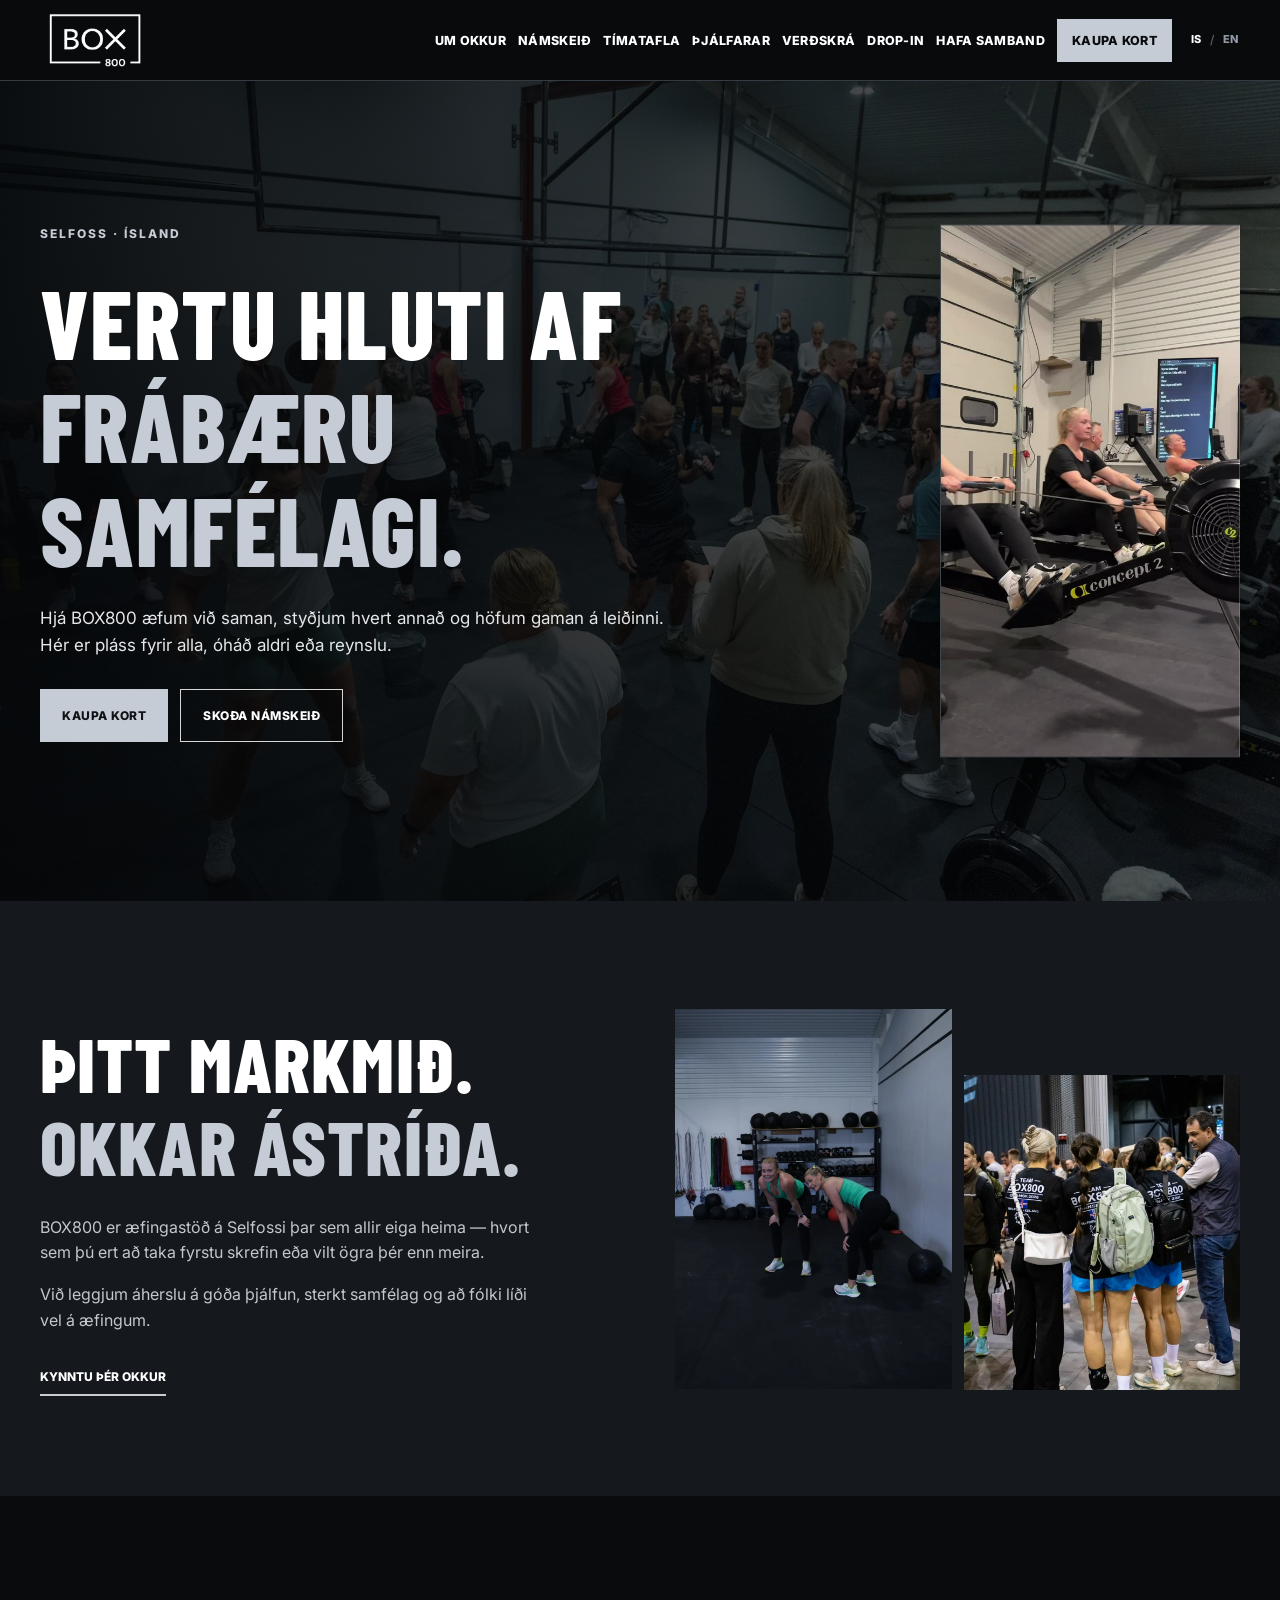
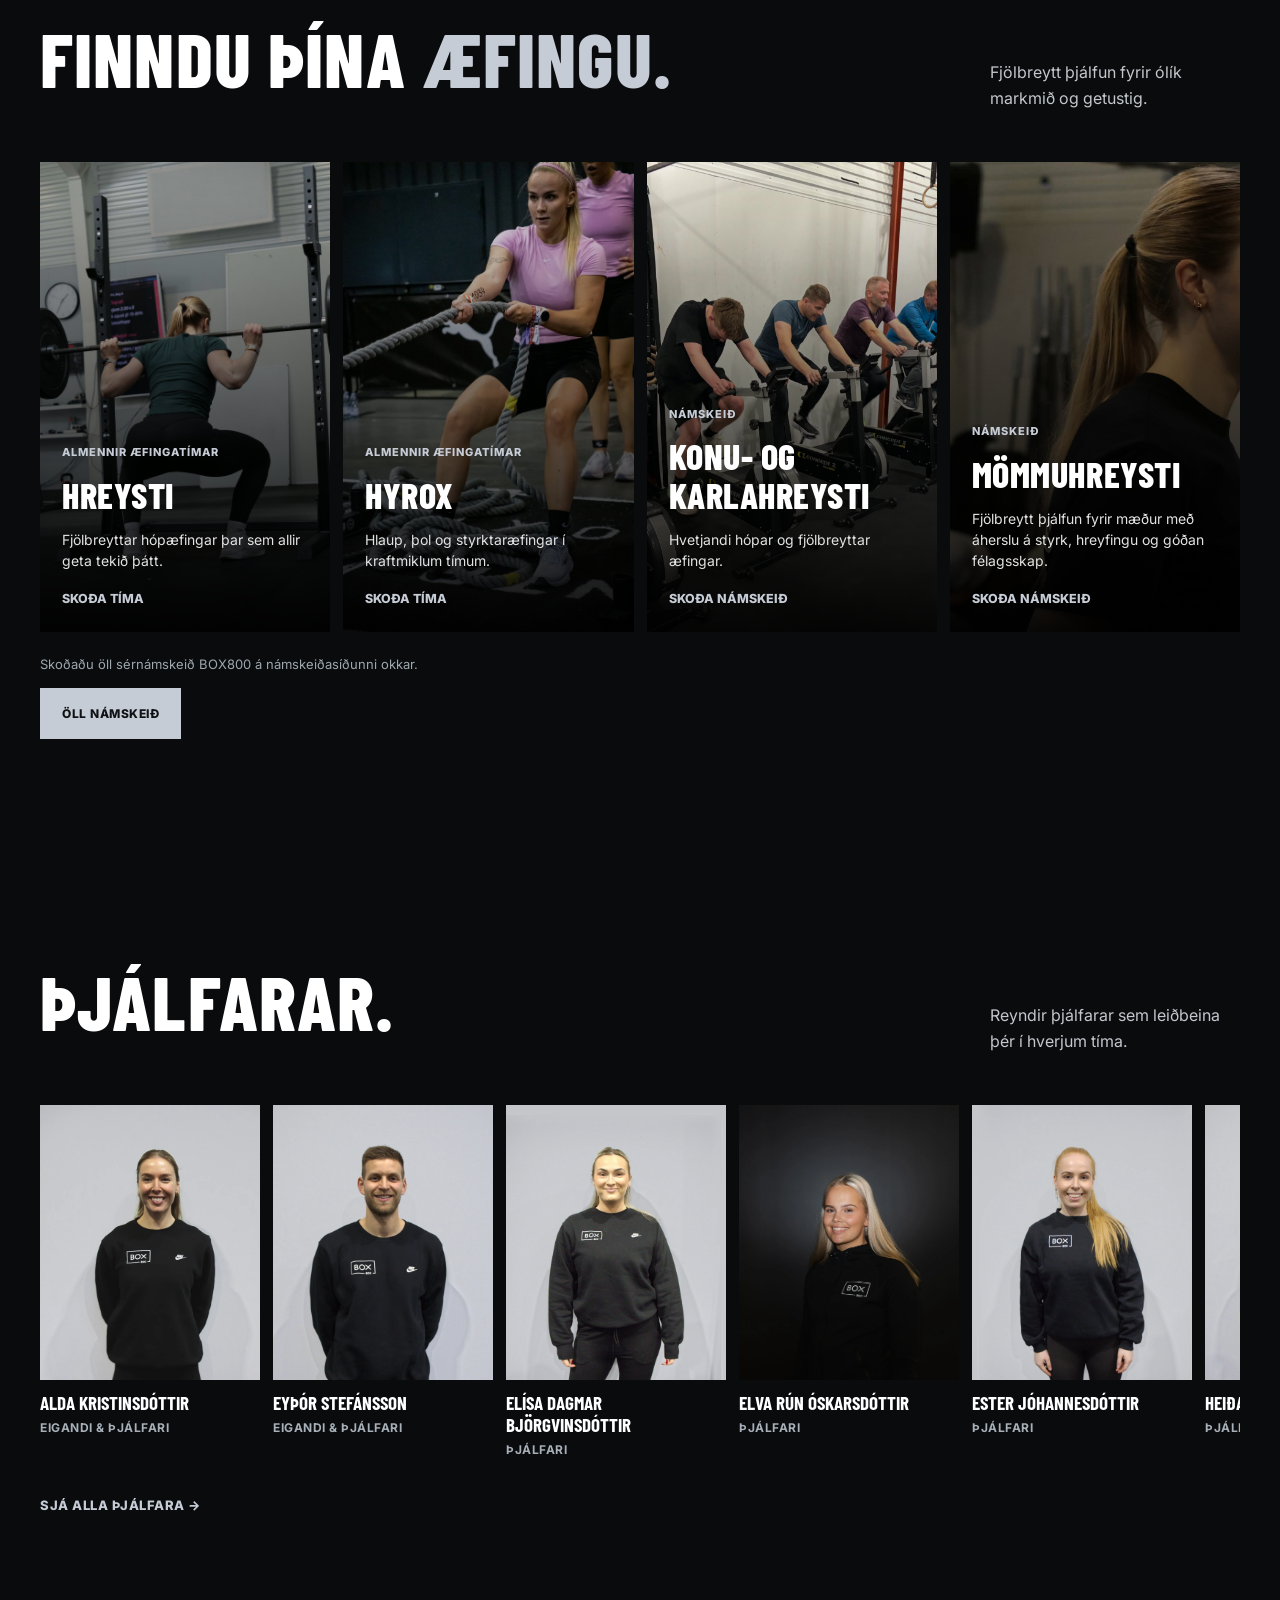
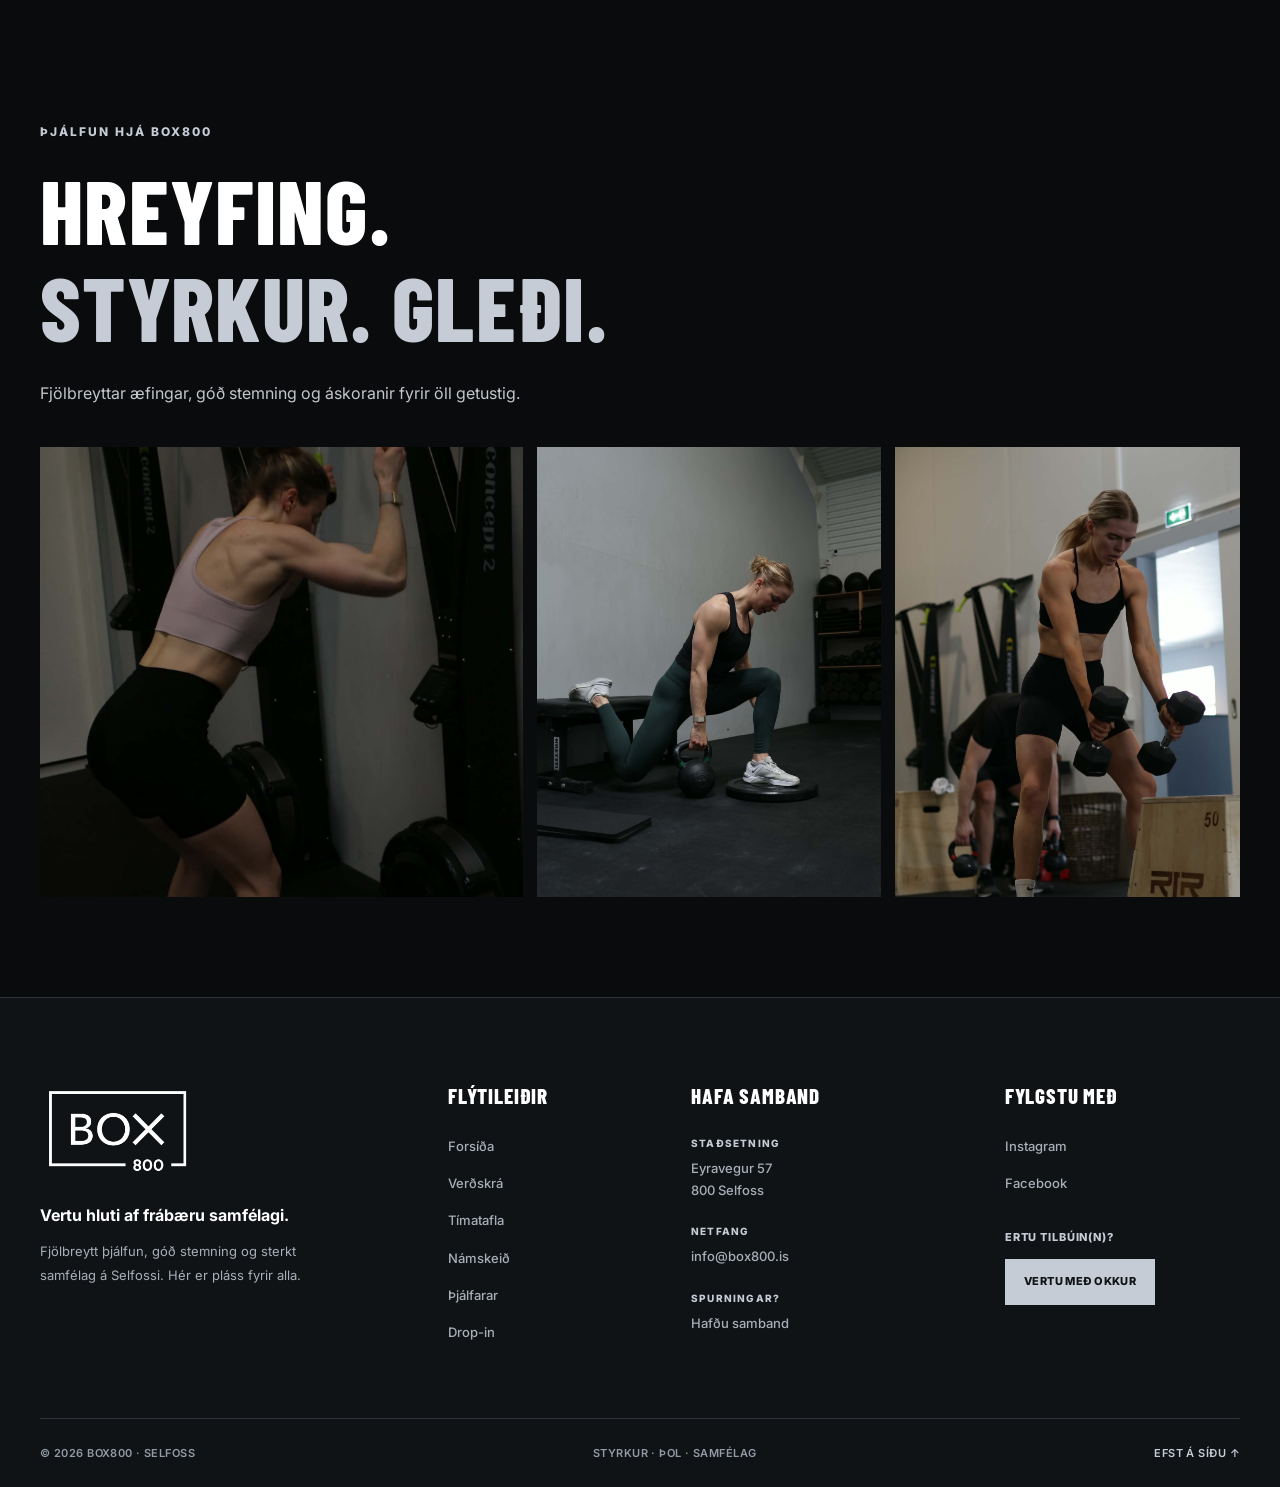
==== commit 6f627784: "Nýjar myndir af Hjördísi, Ester og Elísu, unnar úr RAW eins og hinar Co-Authored-By: Claude Opus 5.5" ====
--- a/index.html
+++ b/index.html
@@ -416,7 +416,7 @@
             <span class="coach-chip-role">EIGANDI &amp; ÞJÁLFARI</span>
           </a>
           <a class="coach-chip" href="thjalfarar.html">
-            <img src="images/elisa.jpg" alt="" loading="lazy" width="1200" height="1500">
+            <img src="images/thjalfari-elisa.webp" alt="" loading="lazy" width="1200" height="1500">
             <span class="coach-chip-name">Elísa Dagmar Björgvinsdóttir</span>
             <span class="coach-chip-role">Þjálfari</span>
           </a>
@@ -441,7 +441,7 @@
             <span class="coach-chip-role">Þjálfari</span>
           </a>
           <a class="coach-chip" href="thjalfarar.html">
-            <img src="images/hjordis.jpg" alt="" loading="lazy" width="1200" height="1500">
+            <img src="images/thjalfari-hjordis.webp" alt="" loading="lazy" width="1200" height="1500">
             <span class="coach-chip-name">Hjördís Björg Viðjudóttir</span>
             <span class="coach-chip-role">Þjálfari</span>
           </a>
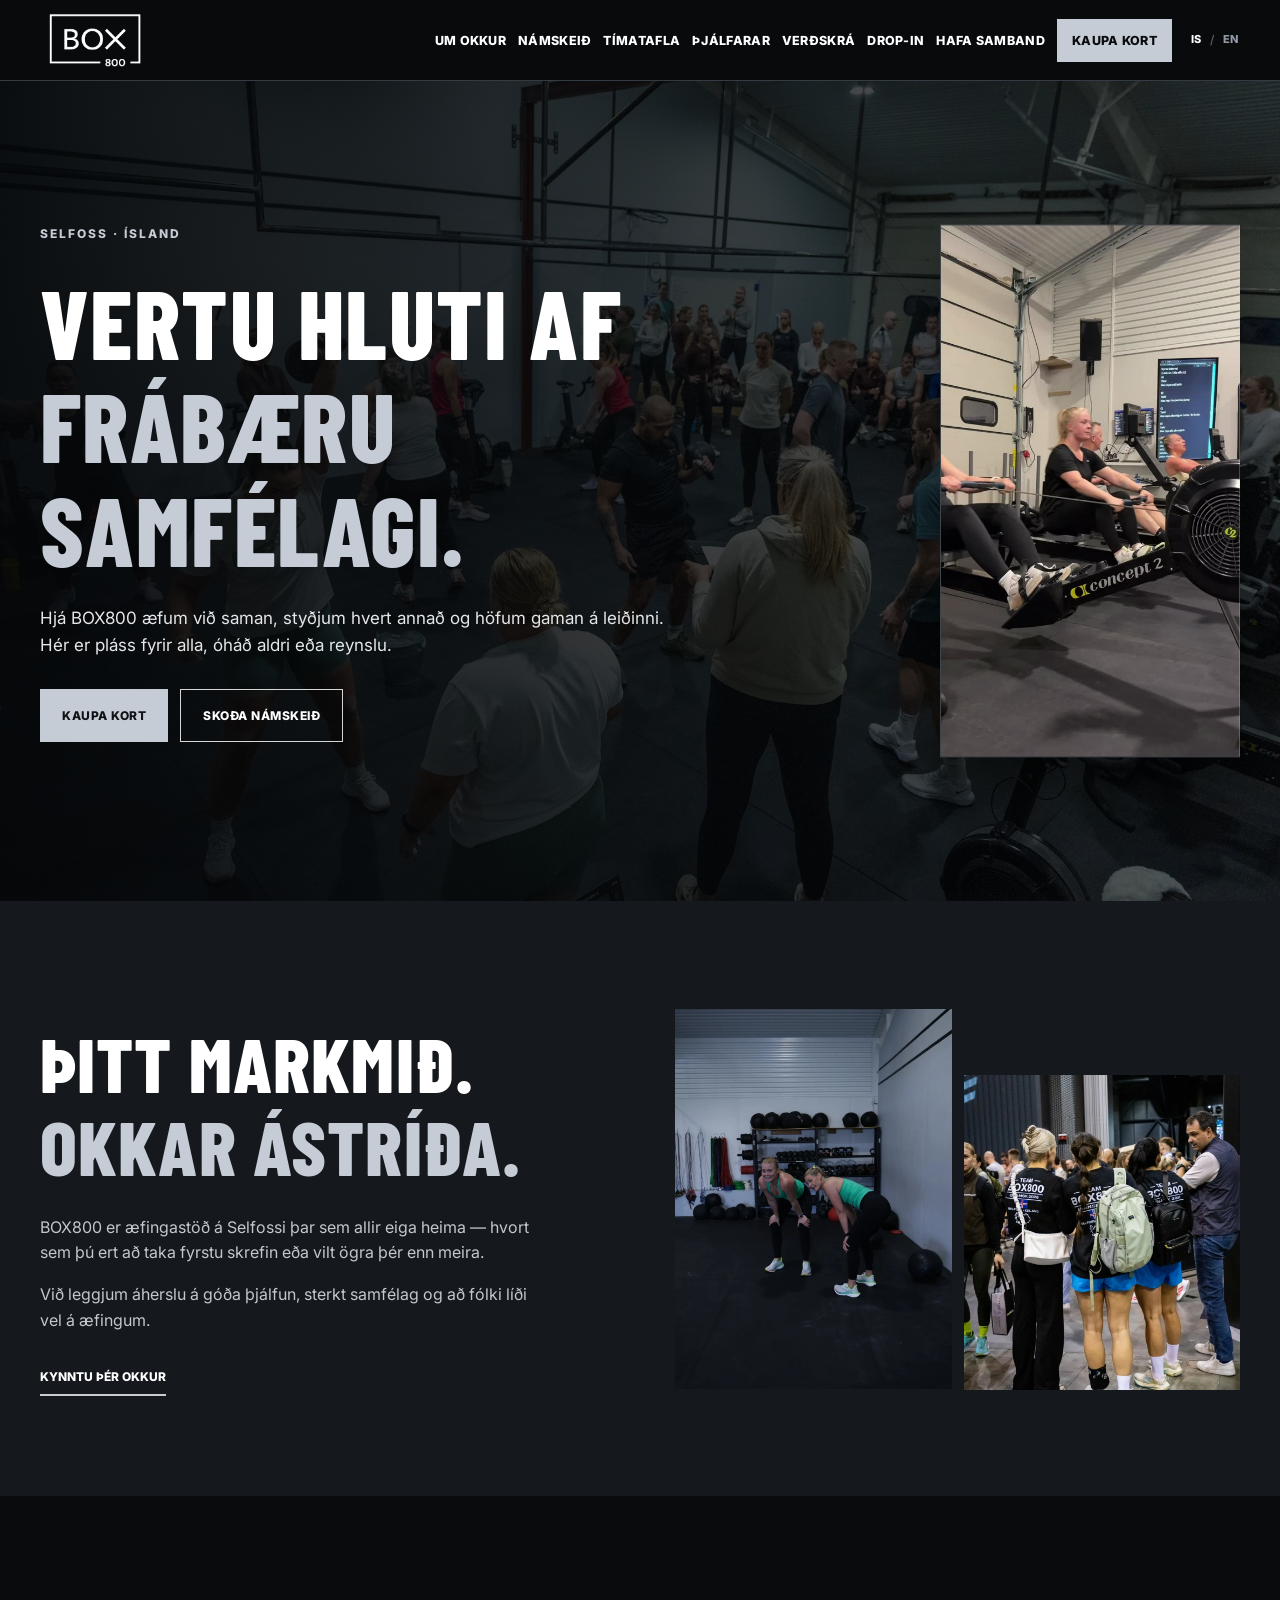
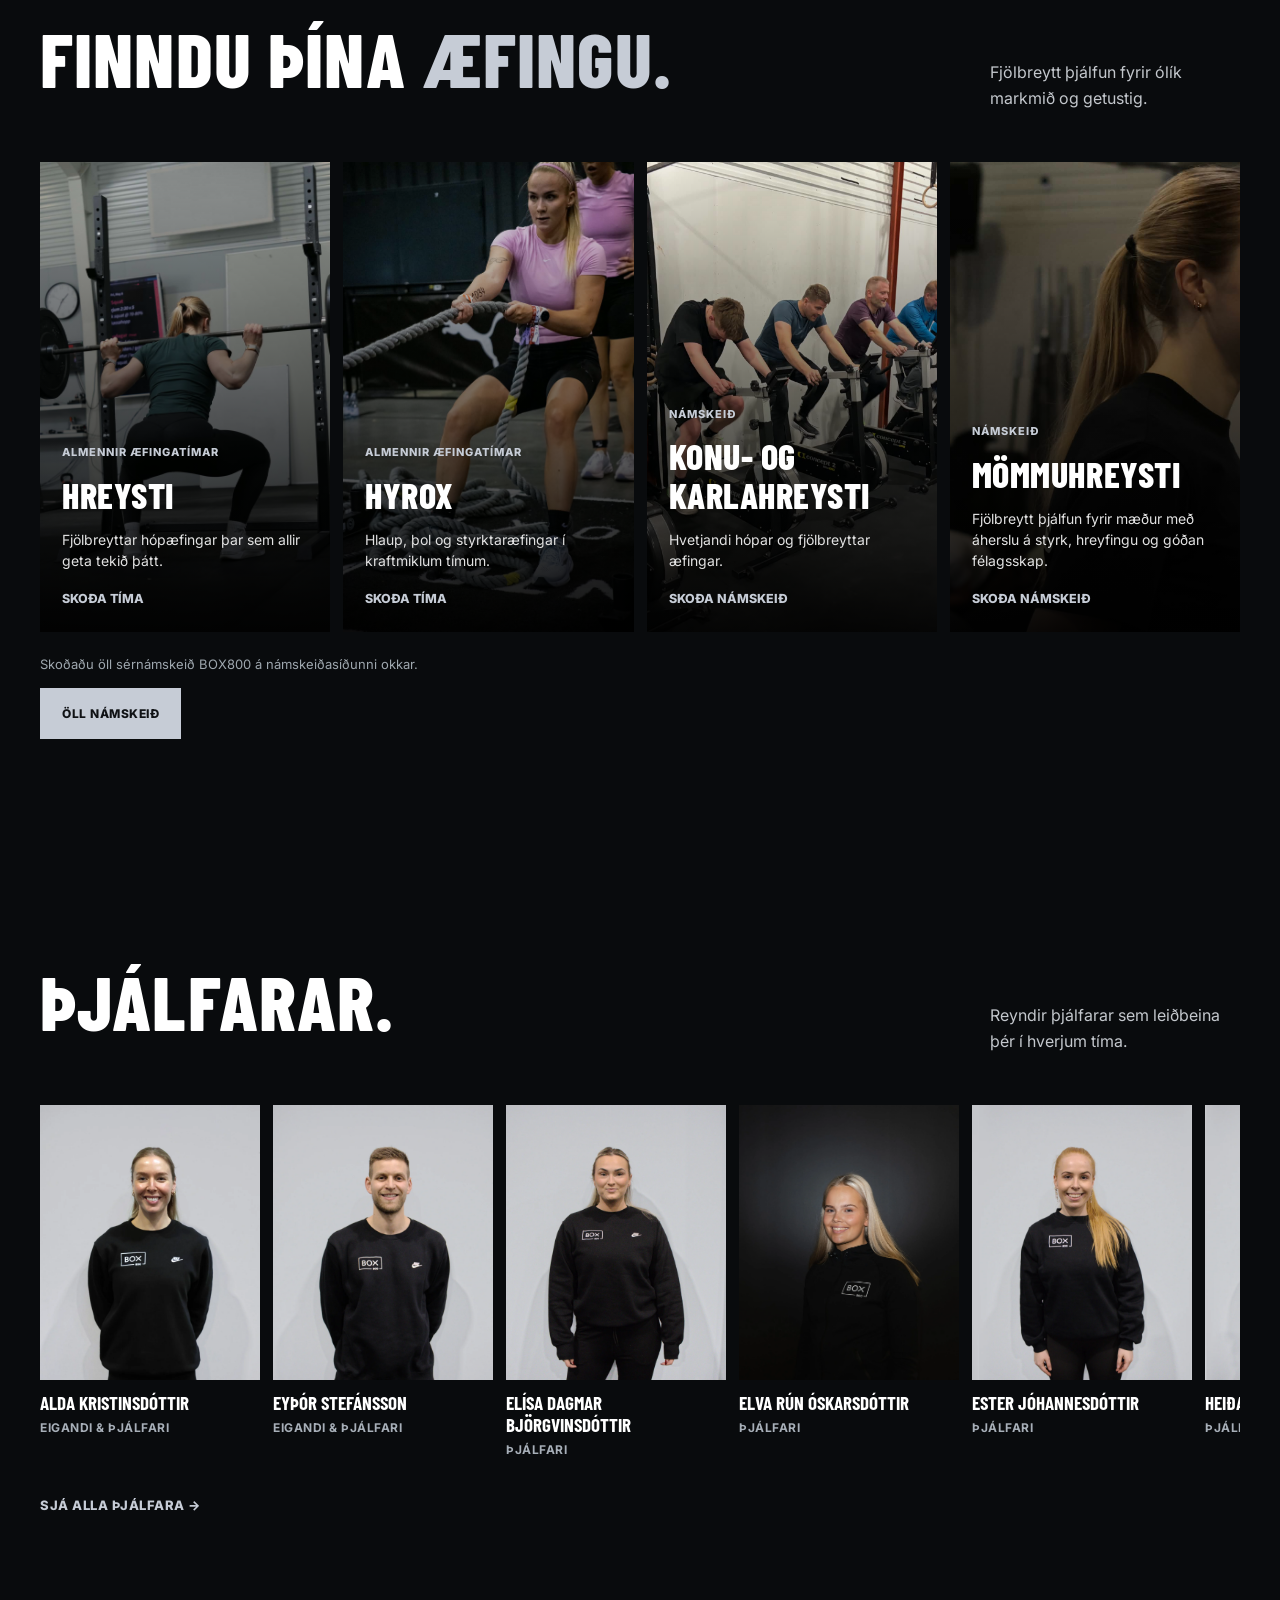
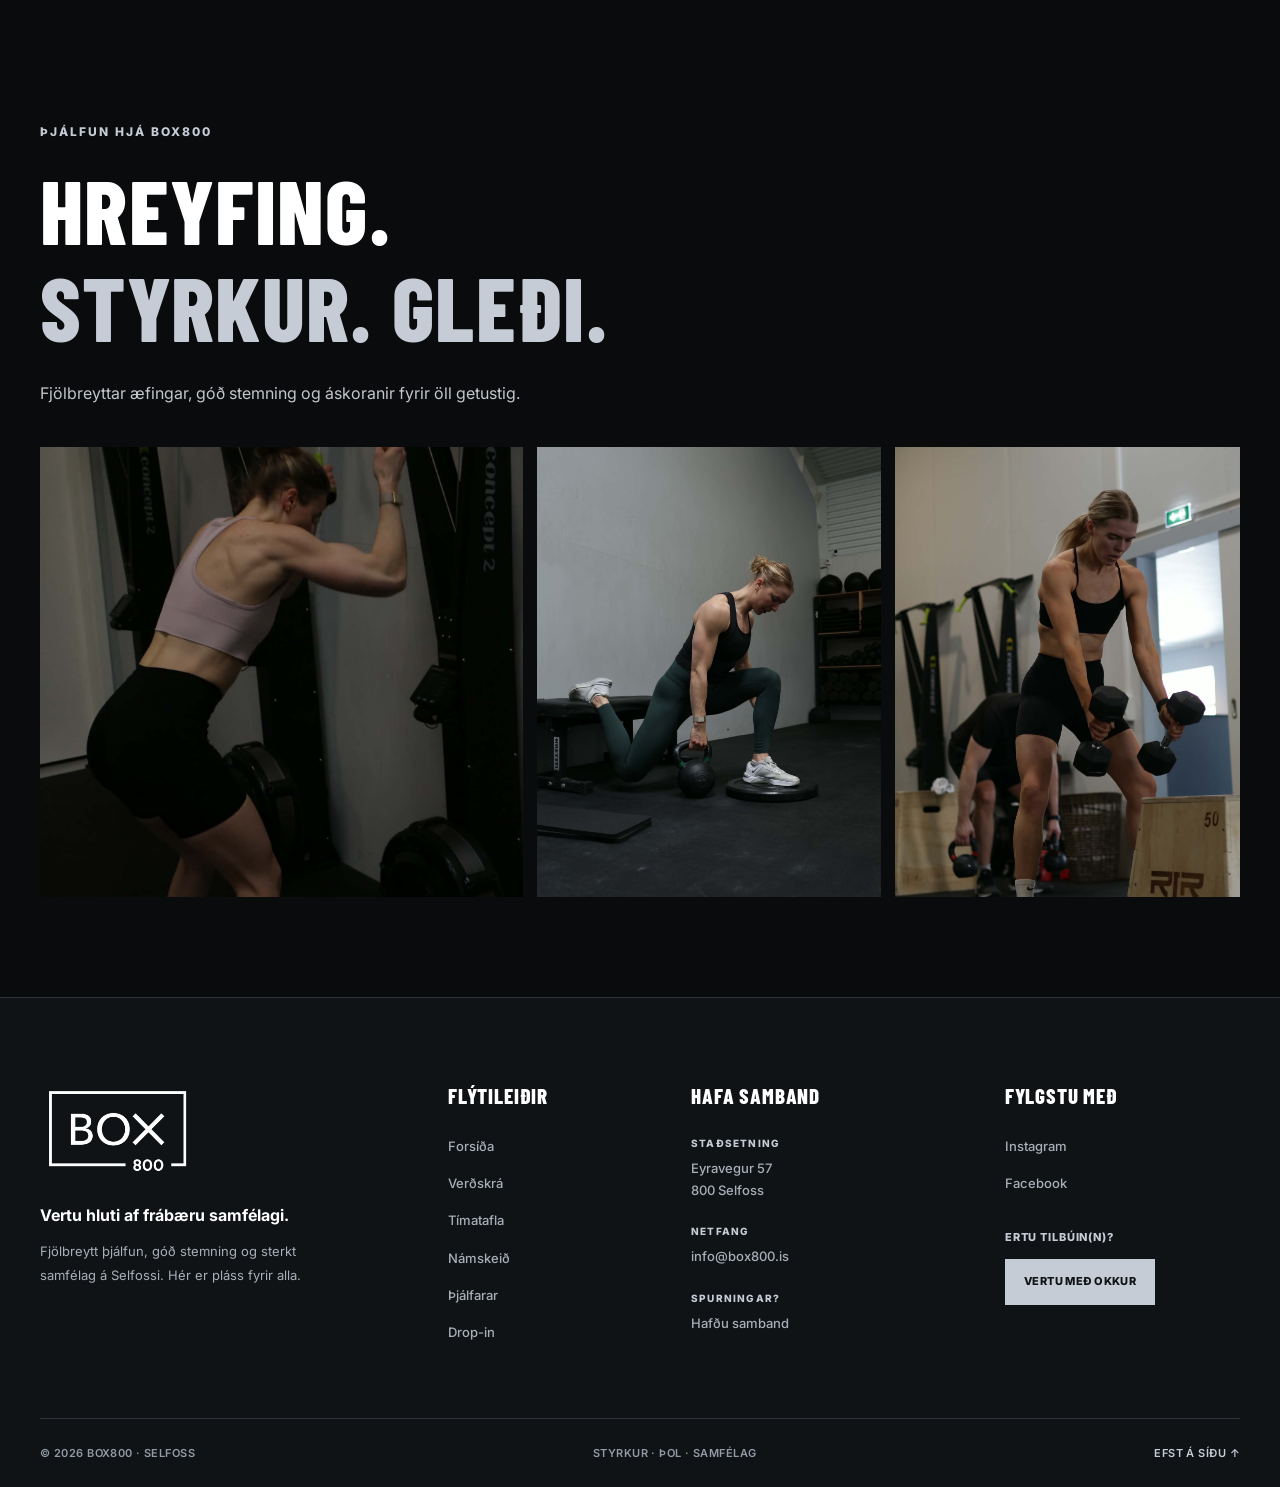
==== commit 7b44bc9e: "Slóðir í lýsigögnum (canonical, og:url, og:image) á www.box800.is fyrir opnun Co-Authored-By: Claude" ====
--- a/index.html
+++ b/index.html
@@ -20,14 +20,14 @@
   <meta name="theme-color" content="#090b0d">
 
   <!-- DEILING Á SAMFÉLAGSMIÐLUM -->
-  <link rel="canonical" href="https://eythor92.github.io/box800-vefsida/">
+  <link rel="canonical" href="https://www.box800.is/">
   <meta property="og:type" content="website">
   <meta property="og:site_name" content="BOX800">
   <meta property="og:locale" content="is_IS">
   <meta property="og:title" content="BOX800 | Vertu hluti af frábæru samfélagi">
   <meta property="og:description" content="BOX800 á Selfossi. Vertu hluti af frábæru samfélagi — fjölbreyttar æfingar fyrir öll getustig.">
-  <meta property="og:url" content="https://eythor92.github.io/box800-vefsida/">
-  <meta property="og:image" content="https://eythor92.github.io/box800-vefsida/images/og-mynd.jpg">
+  <meta property="og:url" content="https://www.box800.is/">
+  <meta property="og:image" content="https://www.box800.is/images/og-mynd.jpg">
   <meta property="og:image:width" content="1200">
   <meta property="og:image:height" content="630">
   <meta property="og:image:alt" content="Iðkendur á æfingu hjá BOX800 á Selfossi">
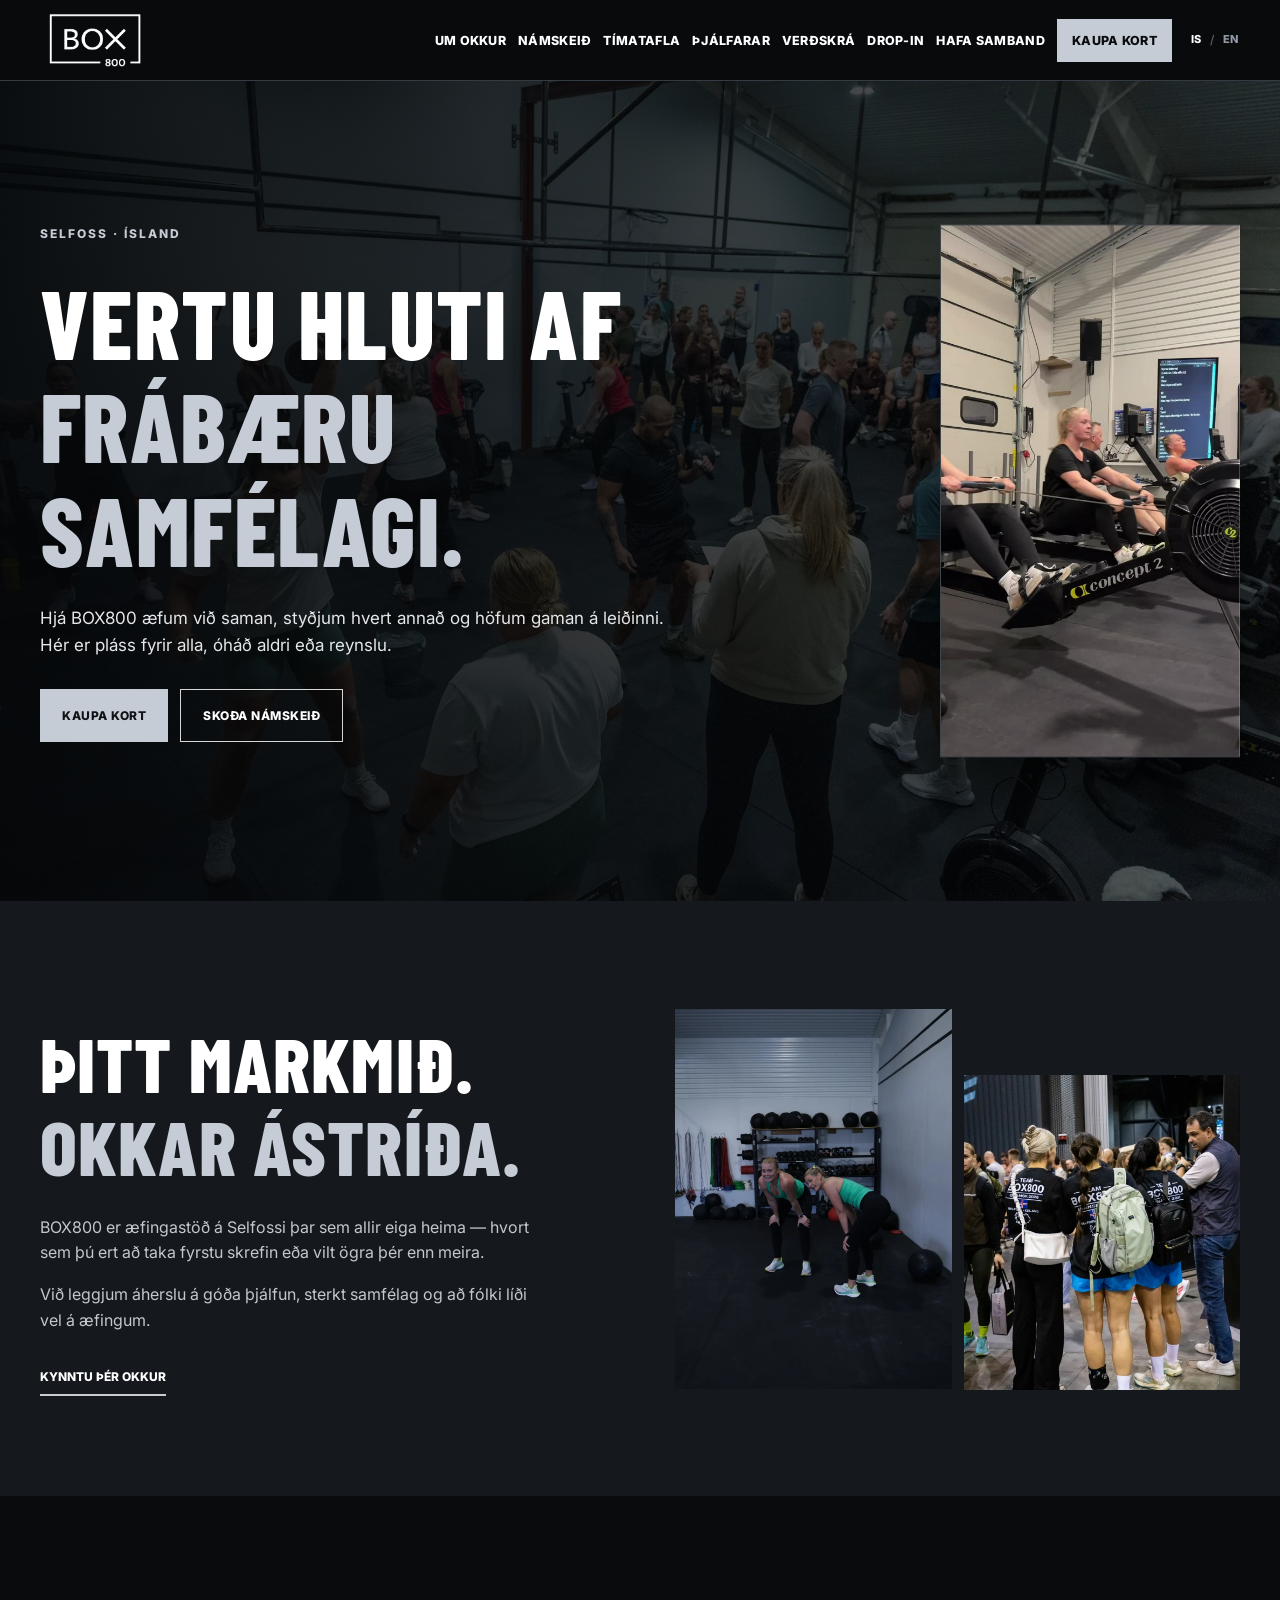
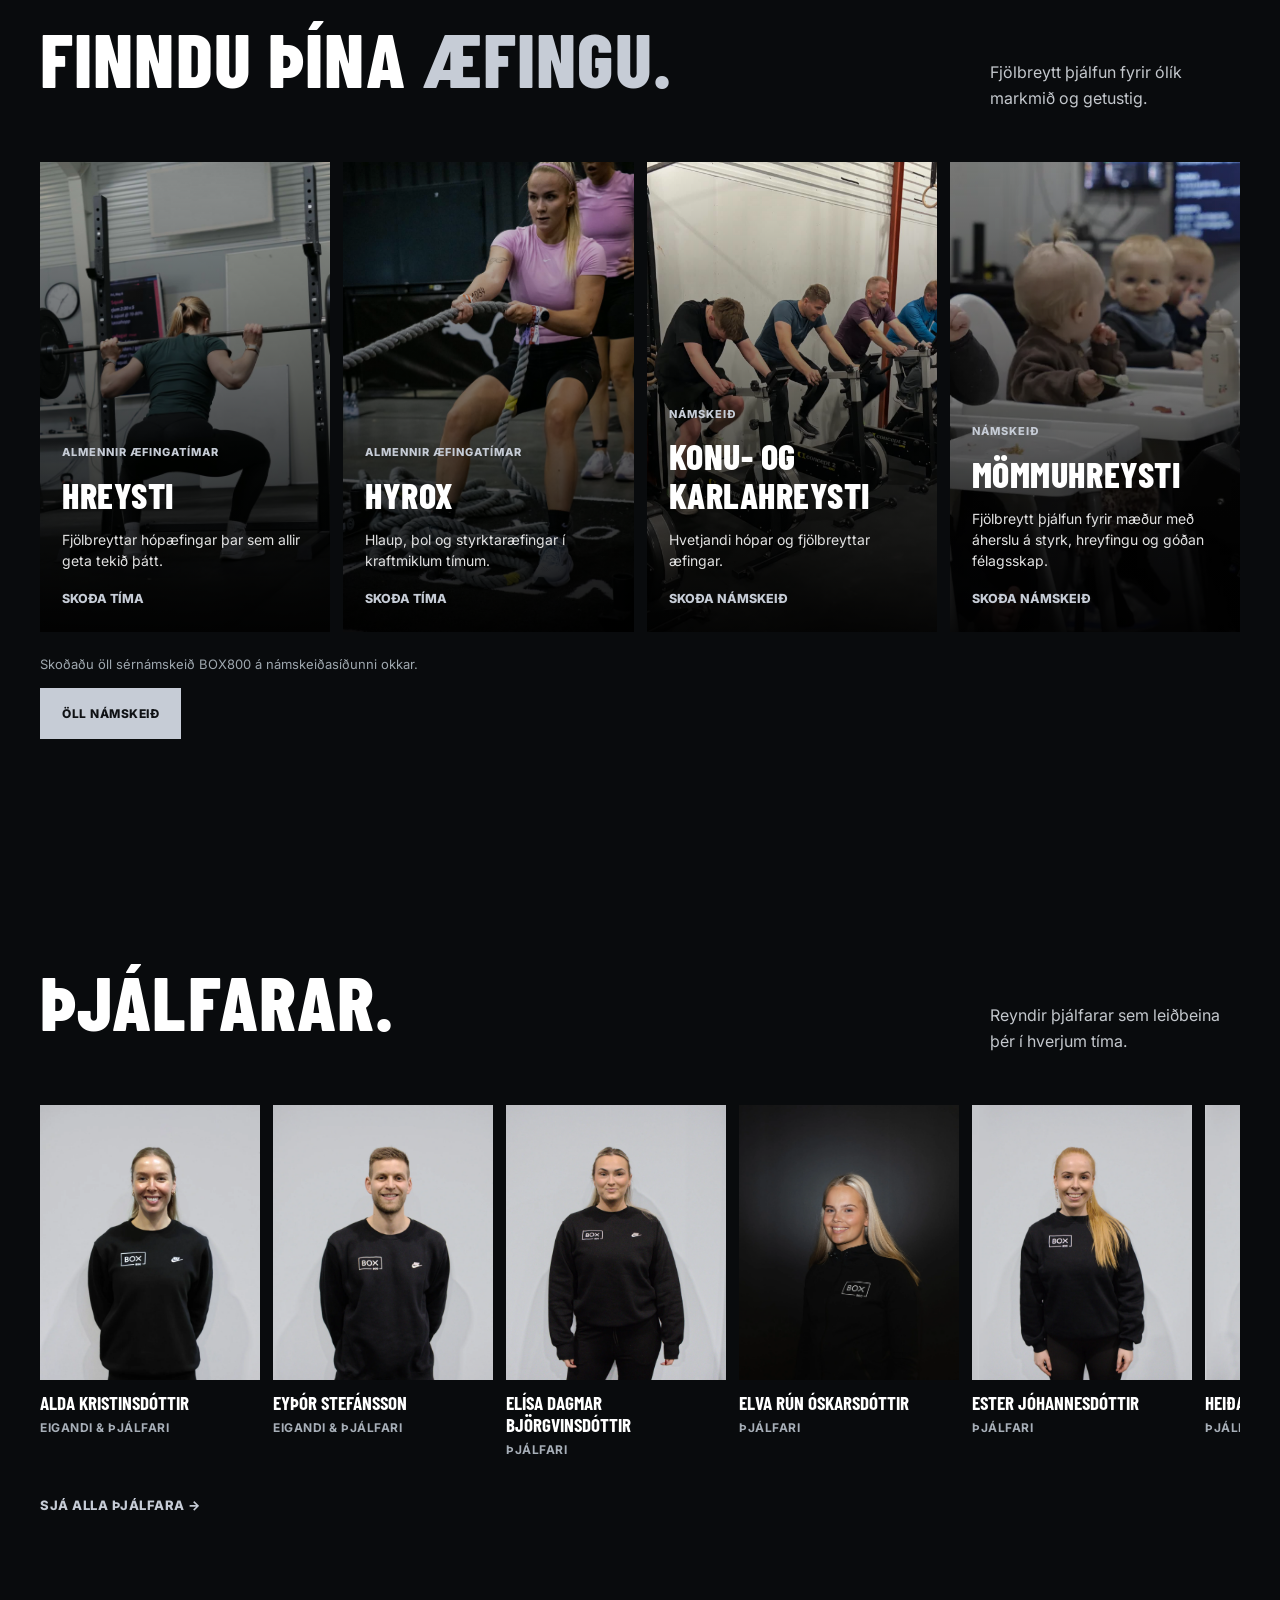
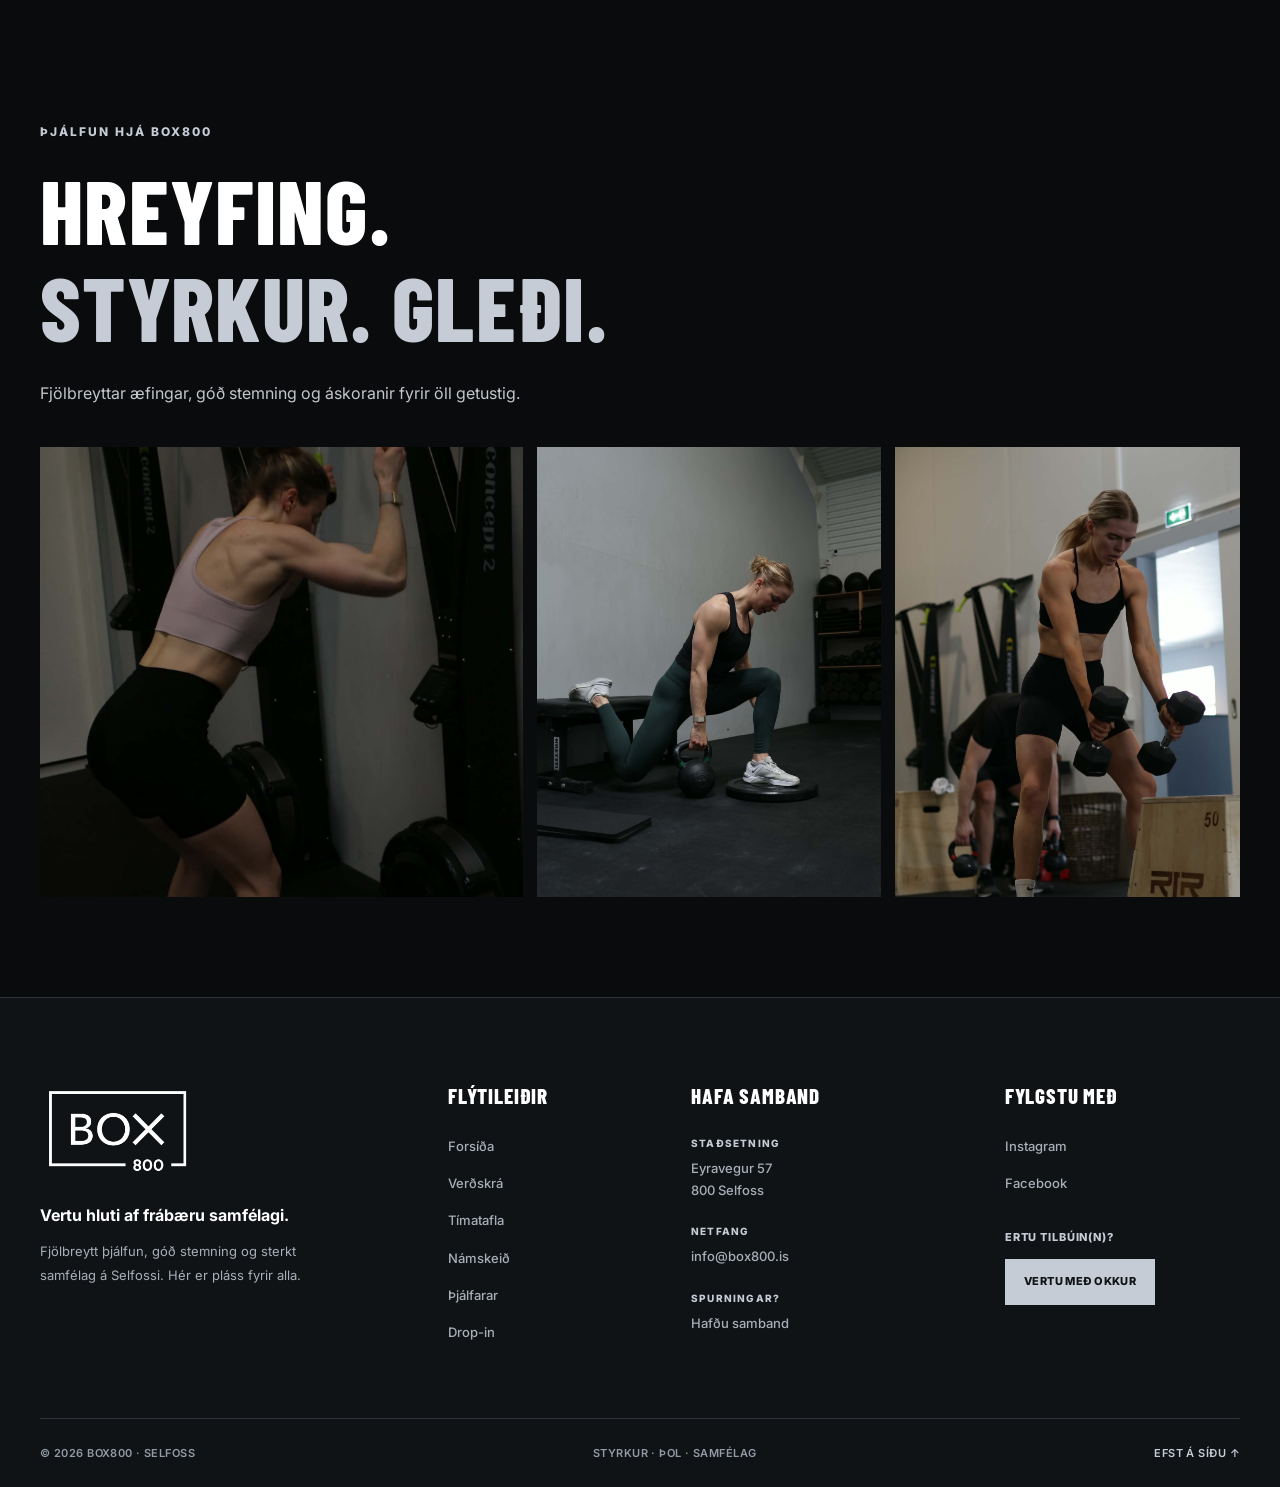
==== commit 9c04ff3f: "Námskeið: nýjar myndir fyrir Mömmuhreysti og Mömmugrunn Co-Authored-By: Claude Opus 5.5 <noreply@ant" ====
--- a/index.html
+++ b/index.html
@@ -92,7 +92,7 @@
         </span>
 
         <h1 id="hero-title">
-          VERTU HLUTI AF<br>
+          <span class="h1-l1">VERTU HLUTI AF</span><br>
           <em>FRÁBÆRU<br>SAMFÉLAGI.</em>
         </h1>
 
@@ -335,7 +335,7 @@
           <article class="program-card">
 
             <img
-              src="images/mommuhreysti.jpeg"
+              src="images/mommuhreysti.webp"
               alt="Mömmuhreysti hjá BOX800"
               loading="lazy"
             >
--- a/forsida.css
+++ b/forsida.css
@@ -185,10 +185,13 @@
   }
 
   /* Textinn má ekki fara undir spjaldið */
-  .hero-content h1,
   .hero-content p {
     max-width: min(640px, 52vw);
   }
+
+  /* „Vertu hluti af“ í einni línu í tölvu (síminn óbreyttur) */
+  .hero-content h1 { max-width: none; }
+  .hero-content h1 .h1-l1 { white-space: nowrap; }
 }
 
 @media (prefers-reduced-motion: reduce) {
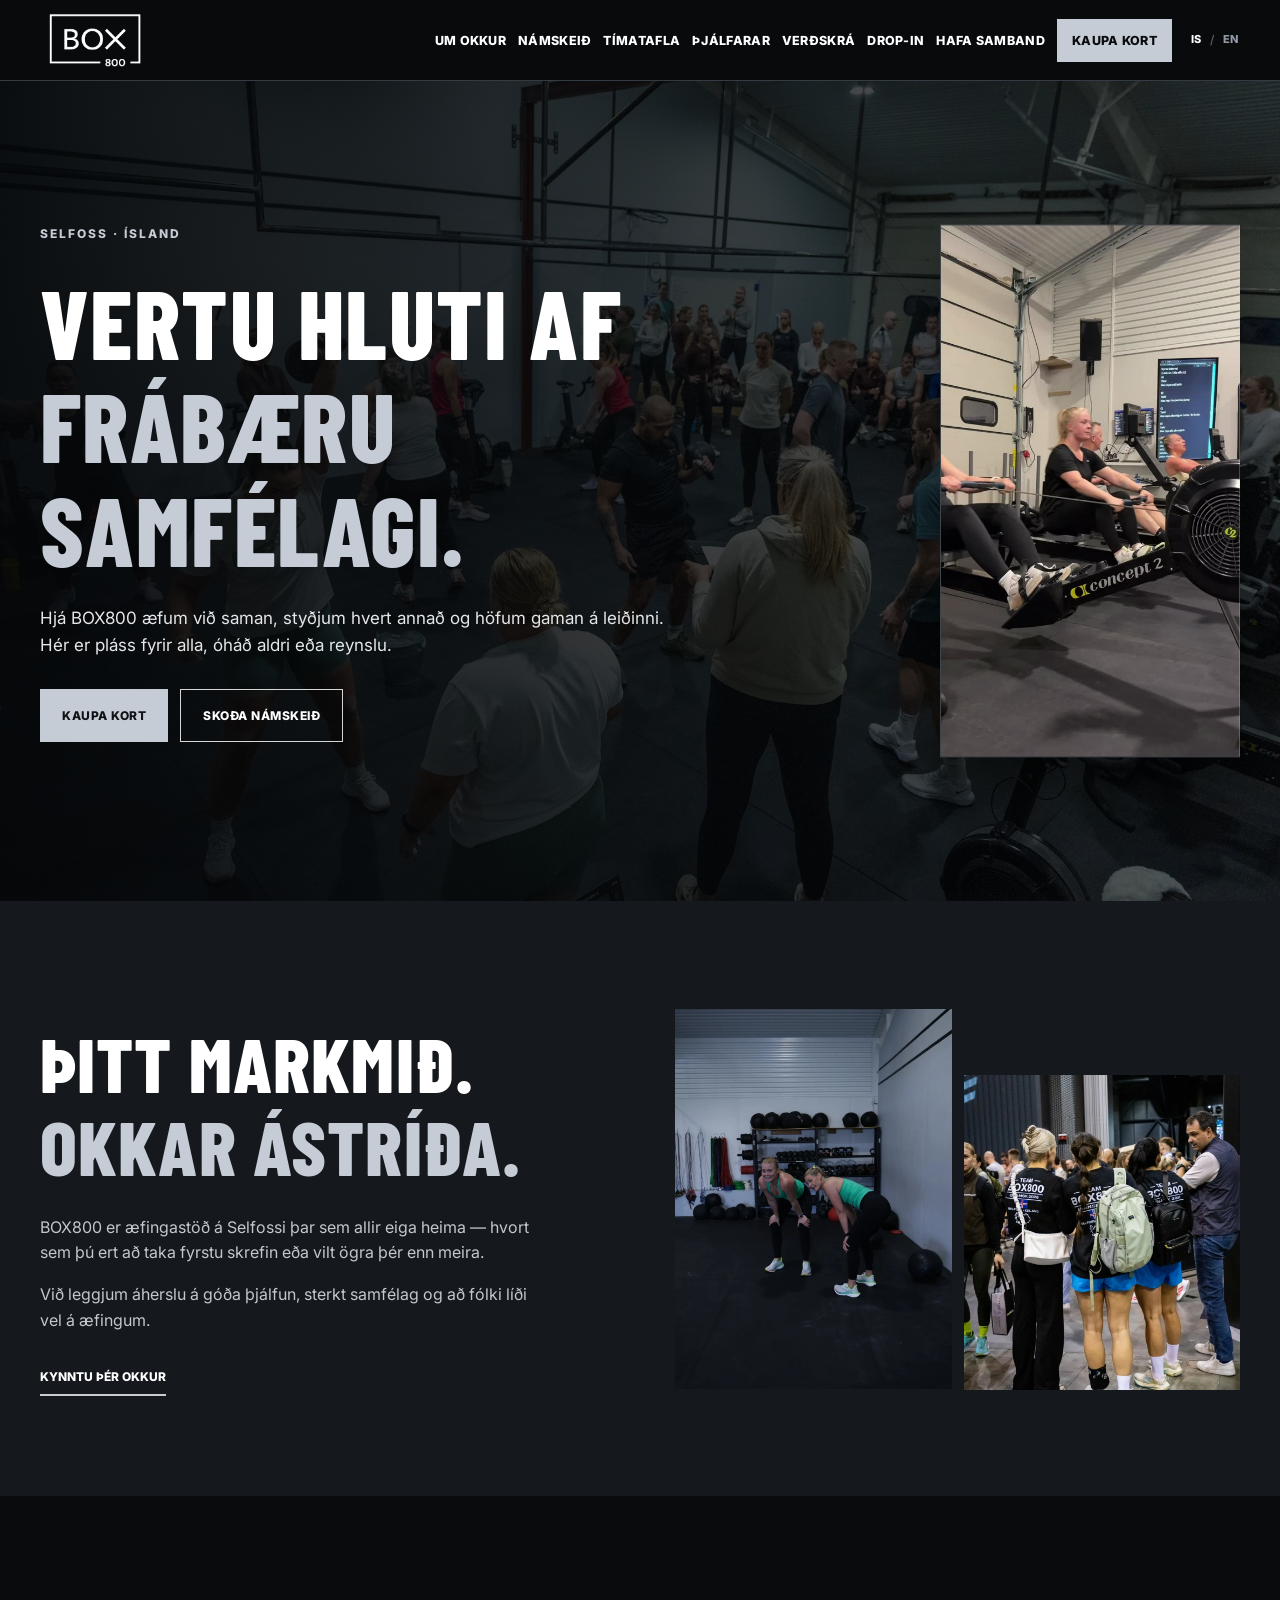
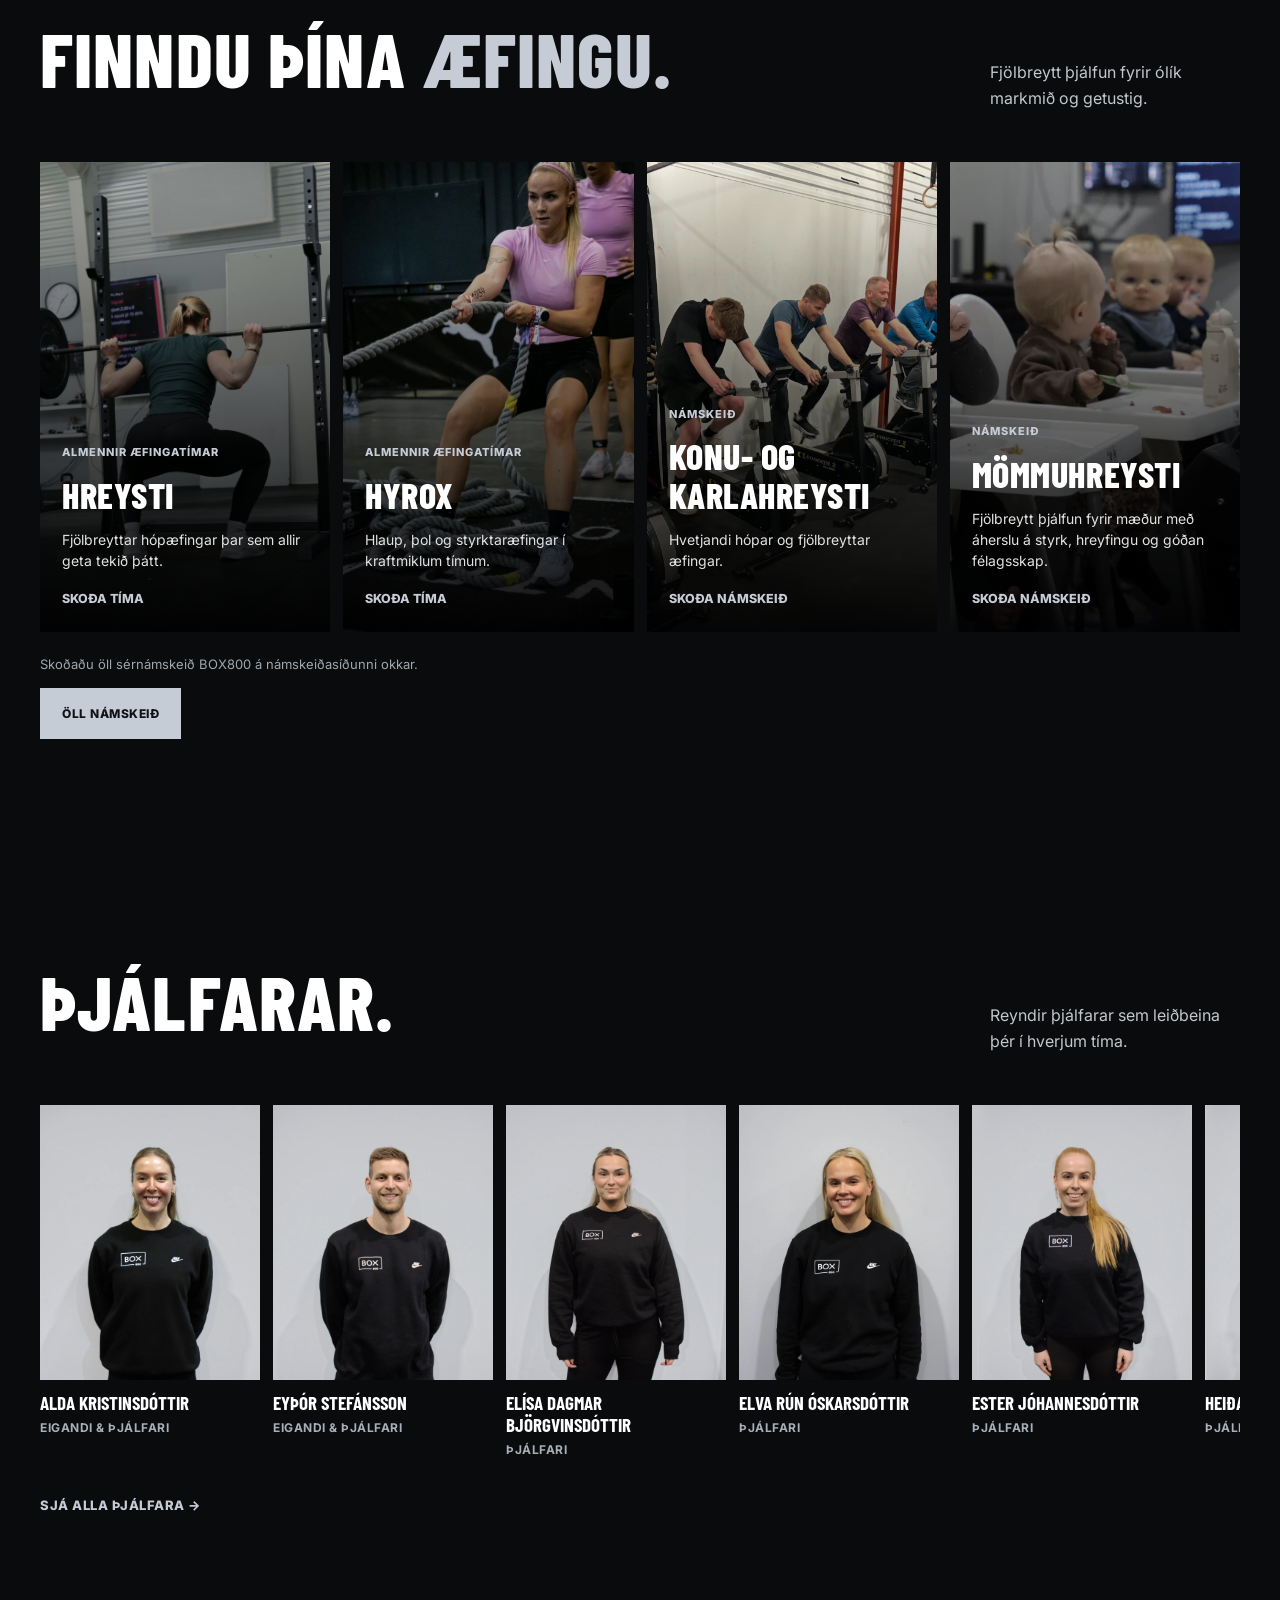
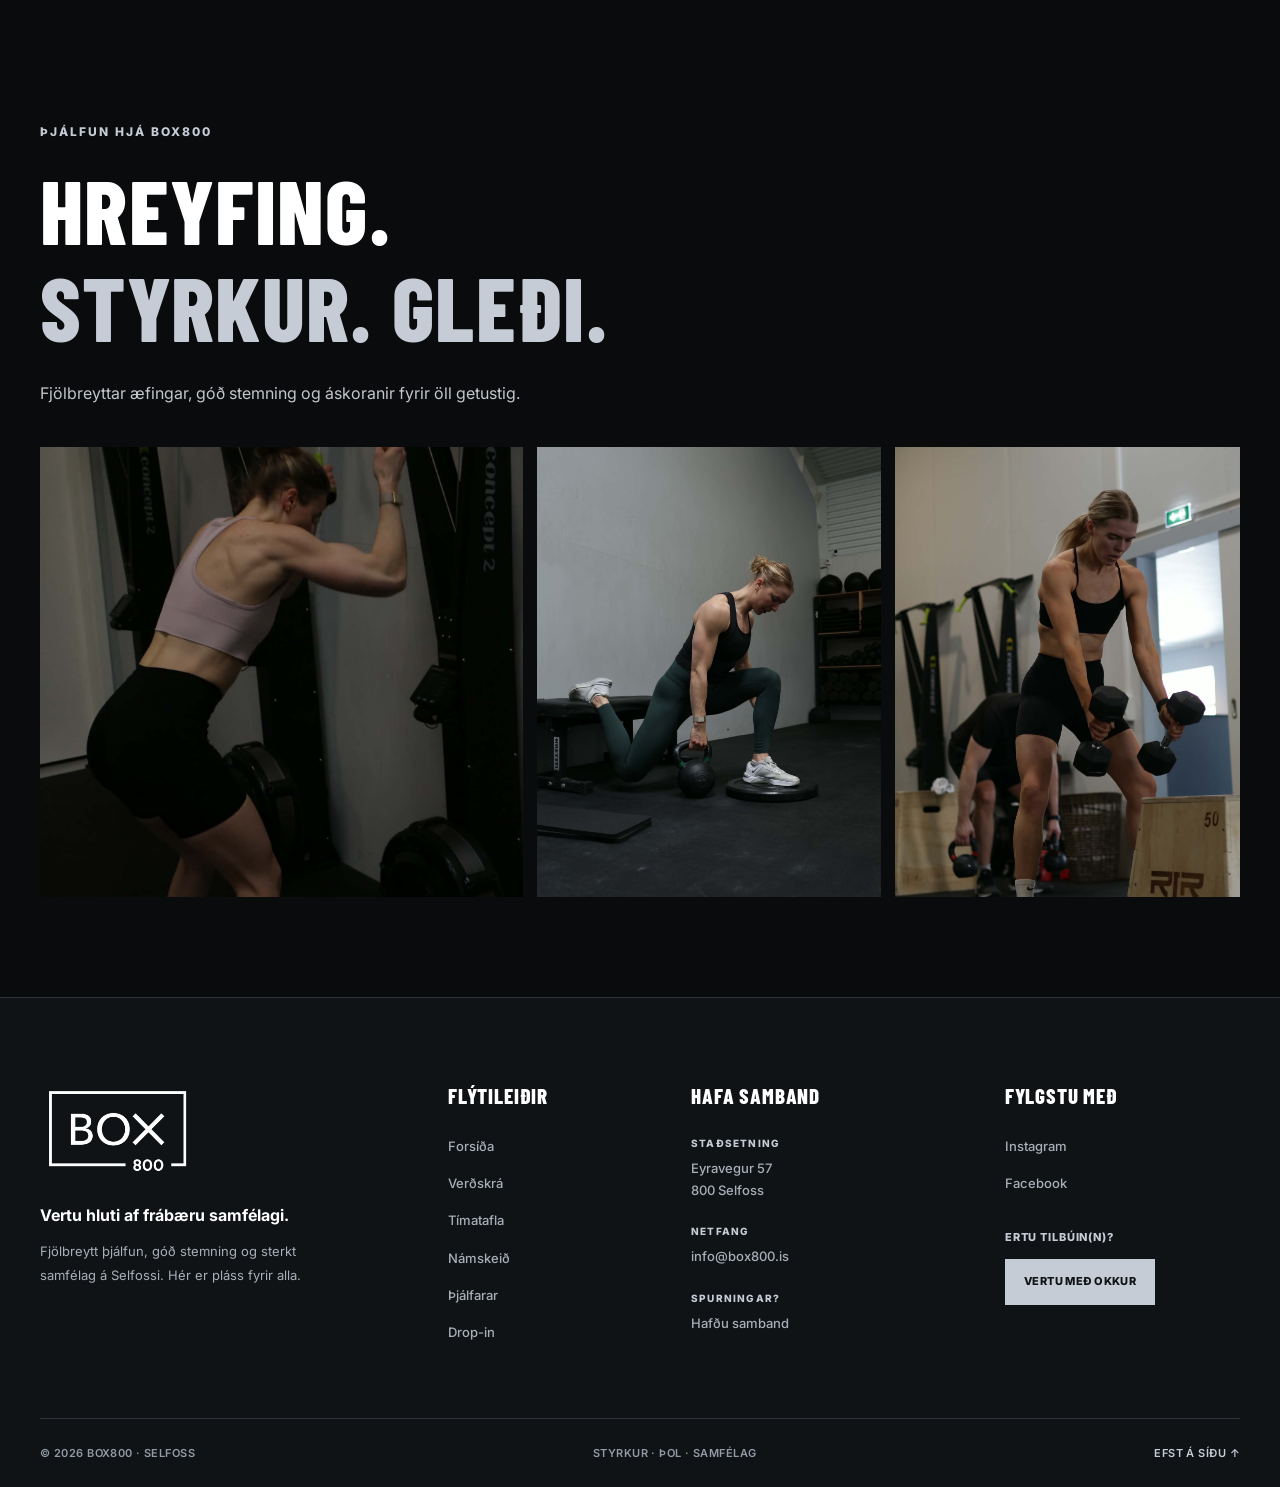
==== commit 85e6e85a: "Þjálfarar: ný mynd af Elvu í sama sniði og hinar Co-Authored-By: Claude Opus 5.5 <noreply@anthropic." ====
--- a/index.html
+++ b/index.html
@@ -421,7 +421,7 @@
             <span class="coach-chip-role">Þjálfari</span>
           </a>
           <a class="coach-chip" href="thjalfarar.html">
-            <img src="images/elva.jpg" alt="" loading="lazy" width="1200" height="1500">
+            <img src="images/thjalfari-elva.webp" alt="" loading="lazy" width="1200" height="1500">
             <span class="coach-chip-name">Elva Rún Óskarsdóttir</span>
             <span class="coach-chip-role">Þjálfari</span>
           </a>
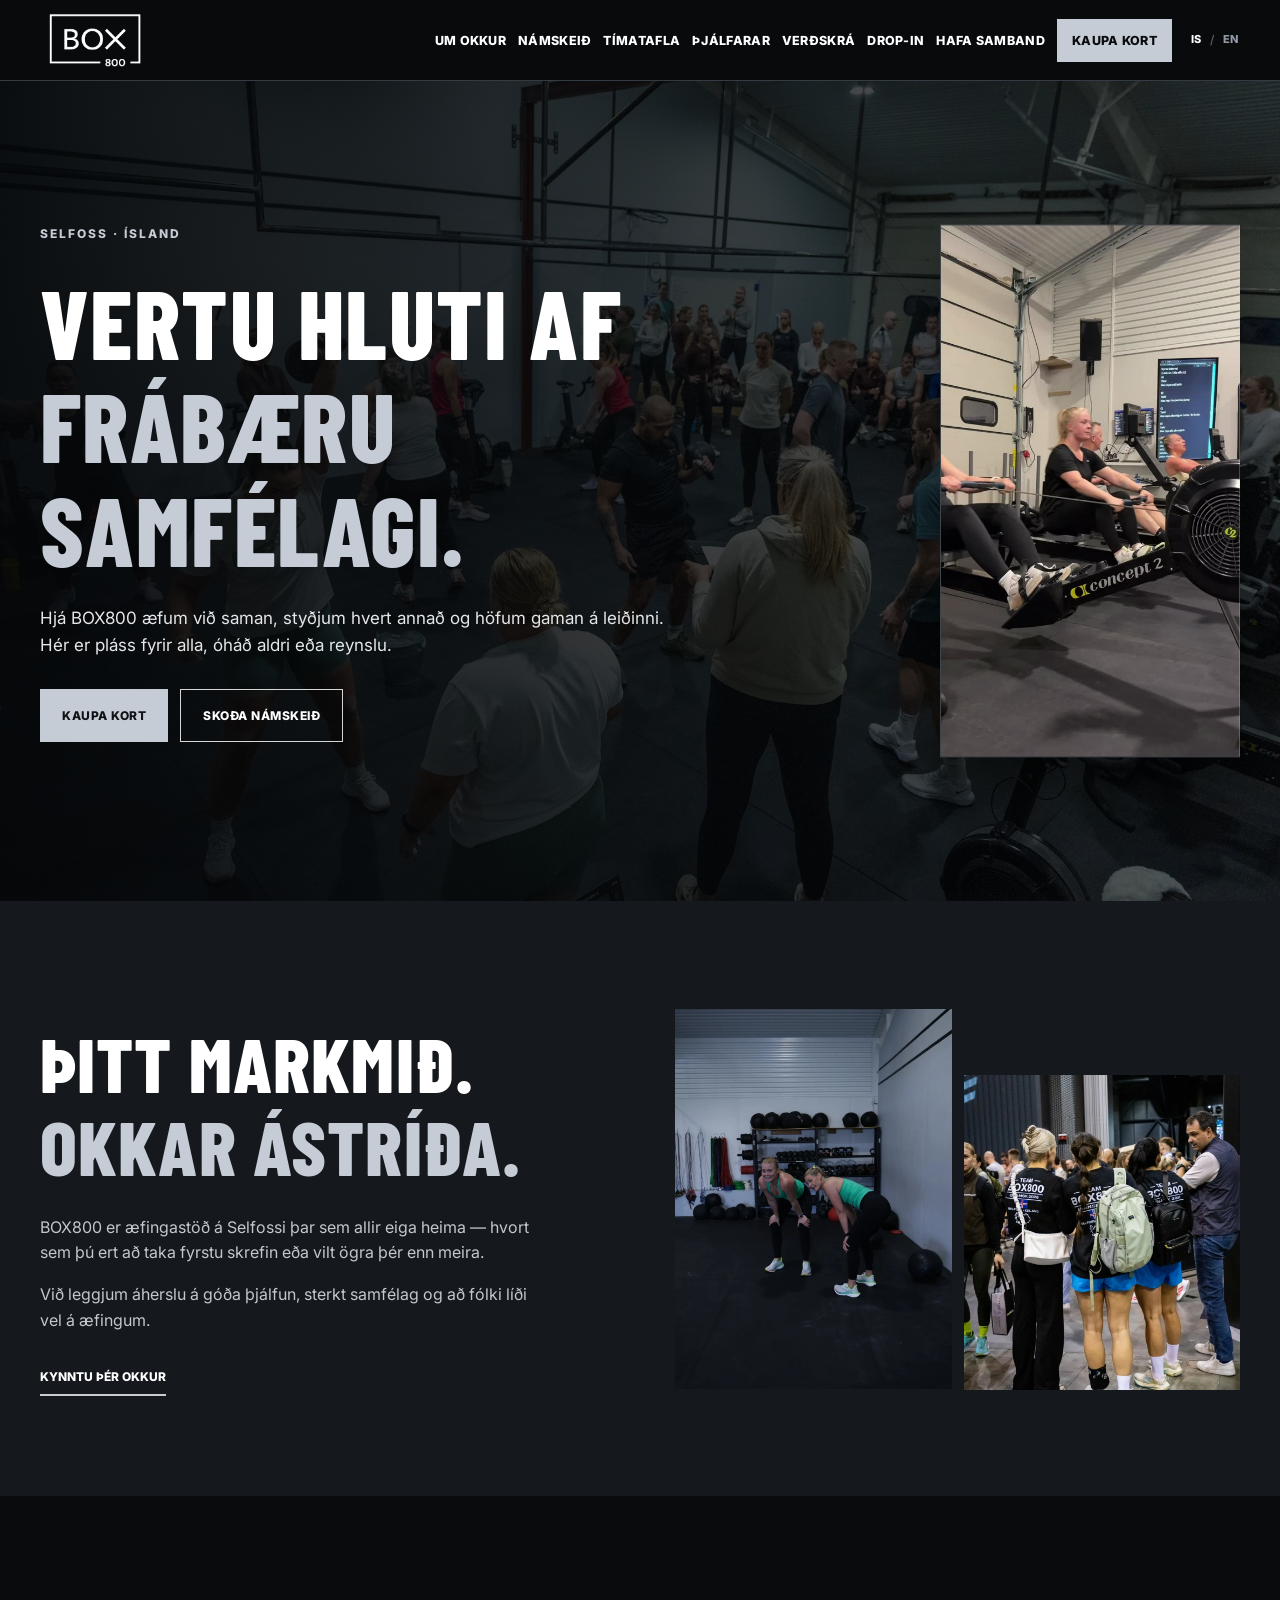
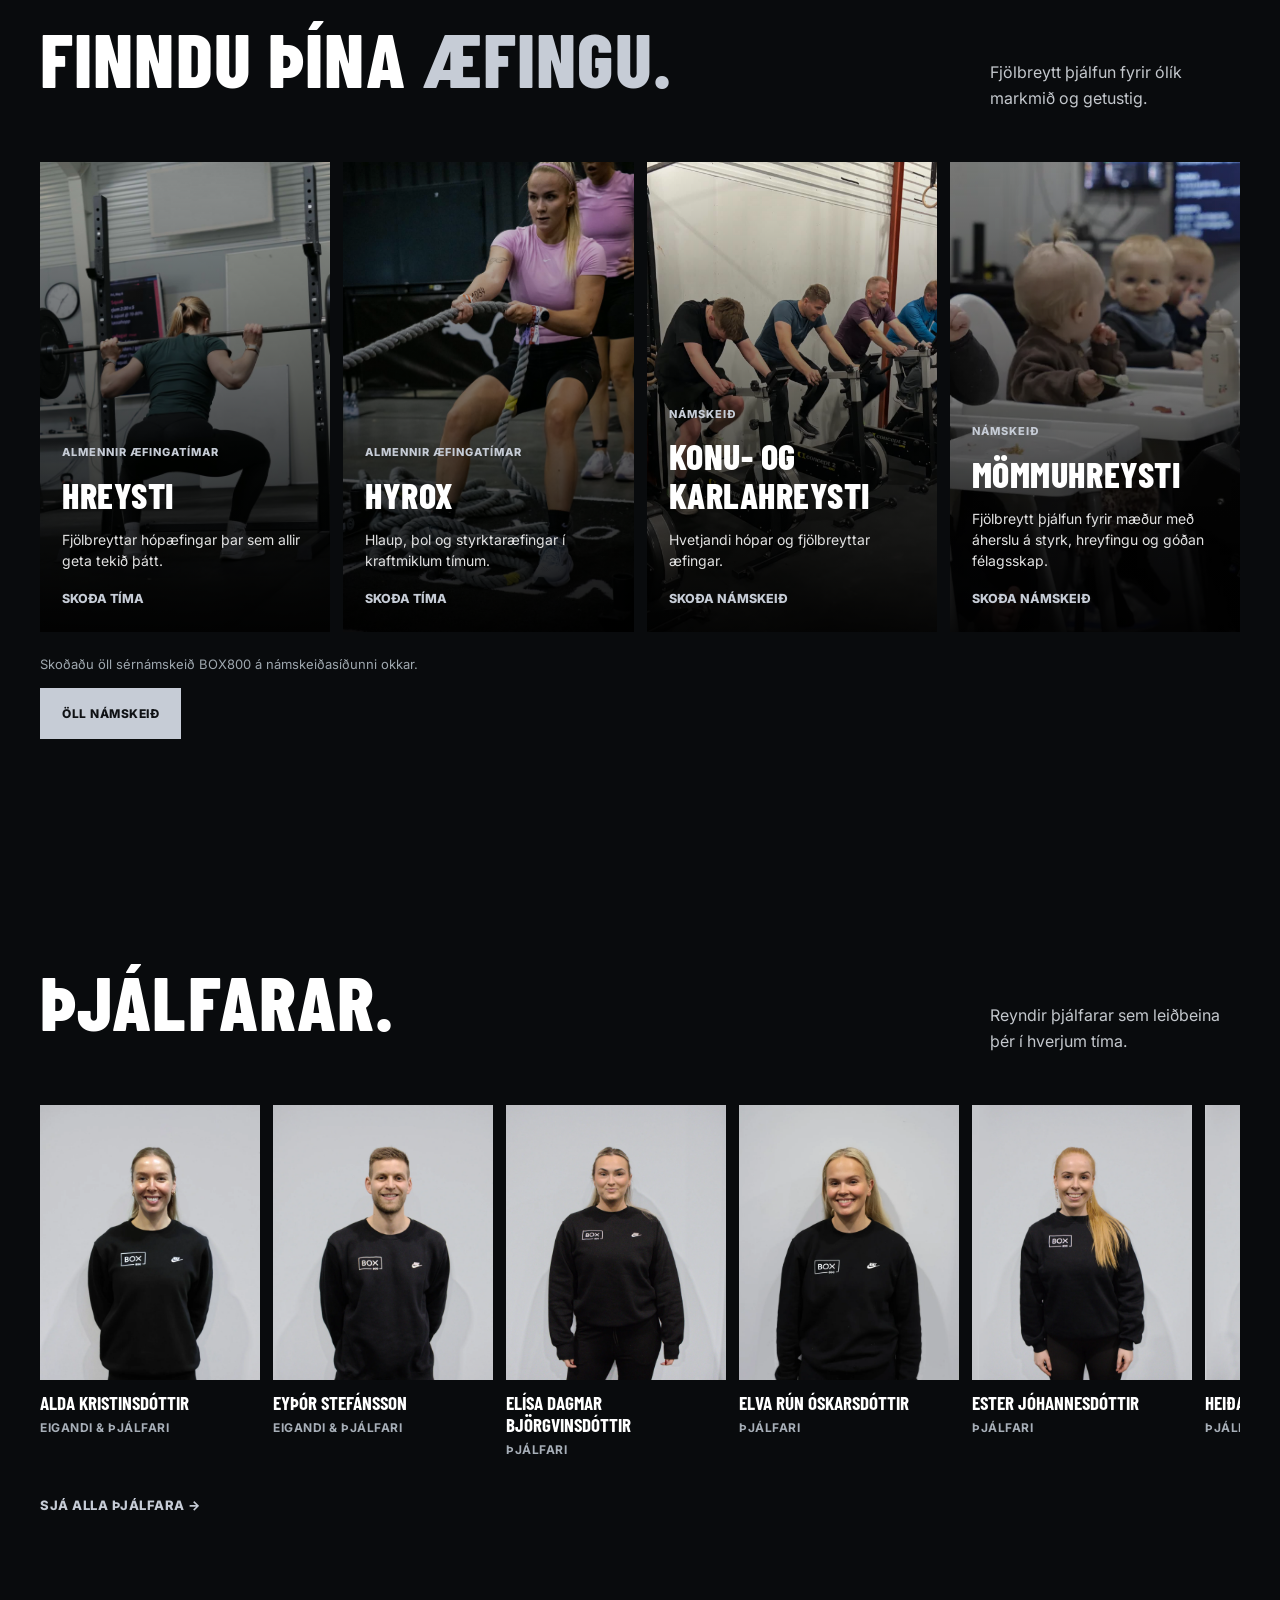
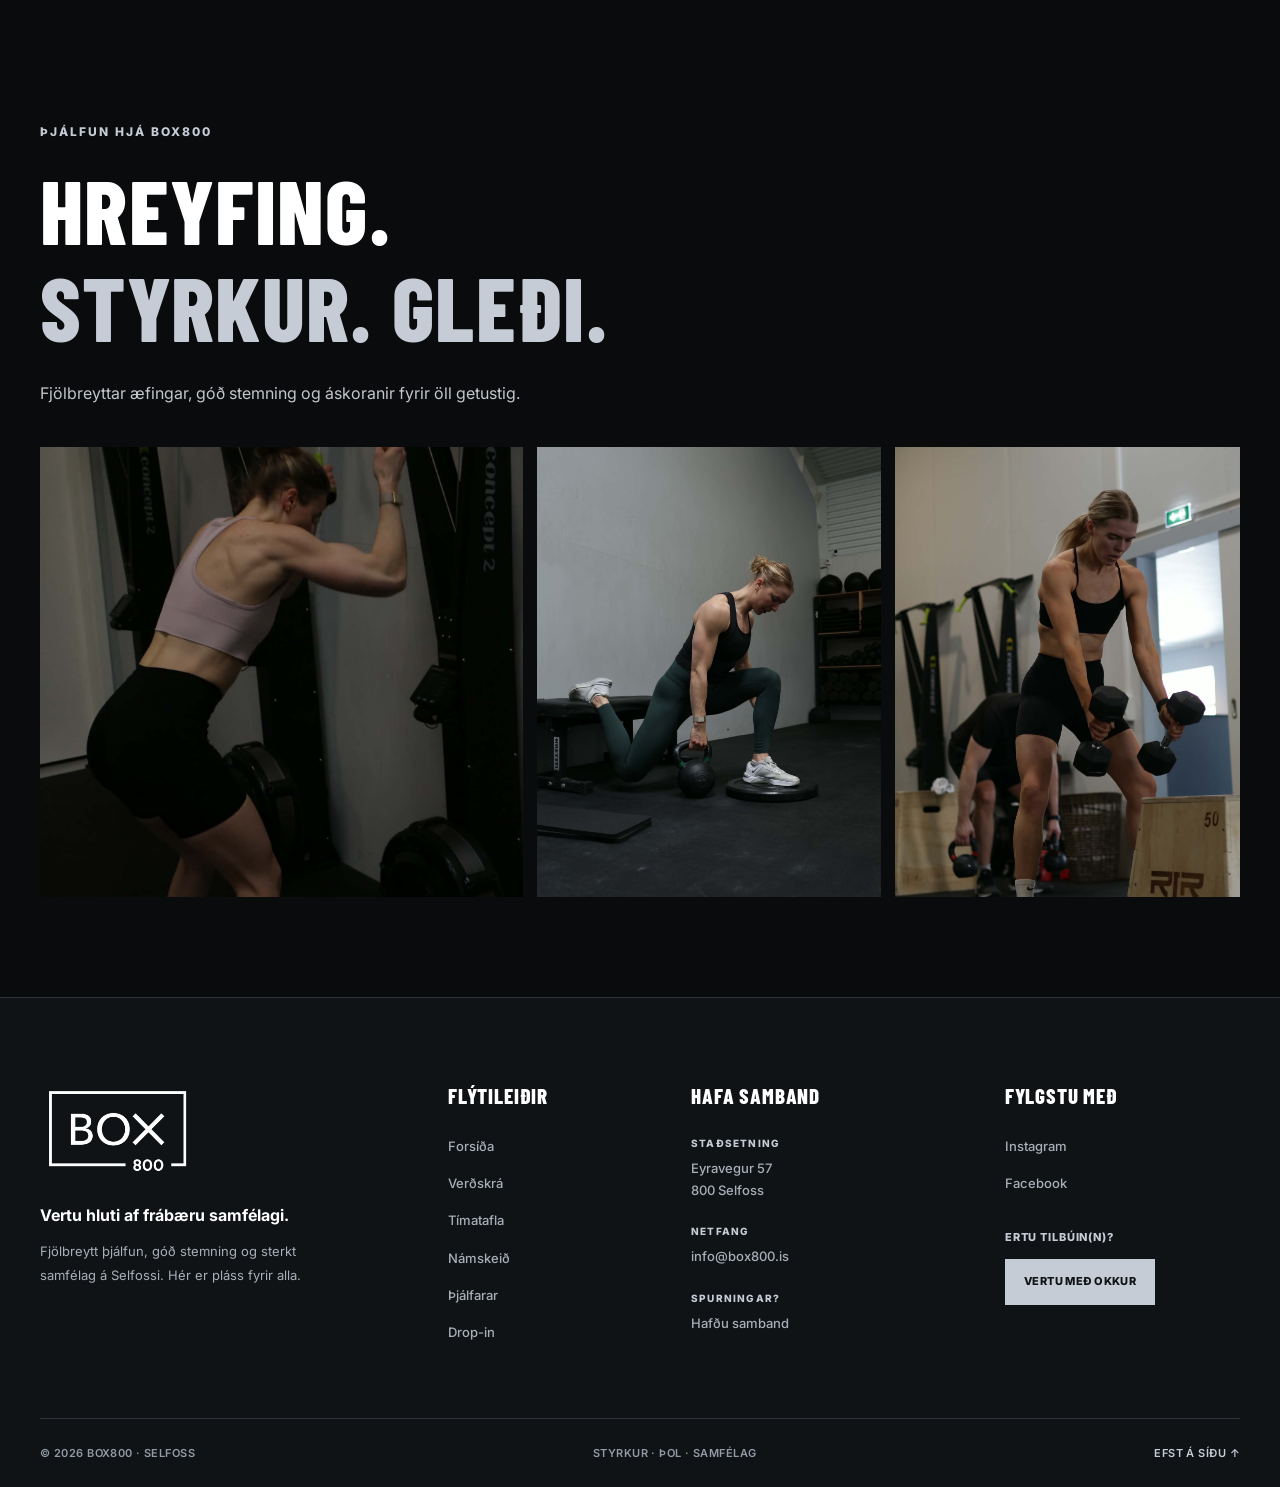
==== commit fc933d99: "Elva: minni skuggi á veggnum Co-Authored-By: Claude Opus 5.5 <noreply@anthropic.com> Claude-Session:" ====
--- a/index.html
+++ b/index.html
@@ -421,7 +421,7 @@
             <span class="coach-chip-role">Þjálfari</span>
           </a>
           <a class="coach-chip" href="thjalfarar.html">
-            <img src="images/thjalfari-elva.webp" alt="" loading="lazy" width="1200" height="1500">
+            <img src="images/thjalfari-elva-2.webp" alt="" loading="lazy" width="1200" height="1500">
             <span class="coach-chip-name">Elva Rún Óskarsdóttir</span>
             <span class="coach-chip-role">Þjálfari</span>
           </a>
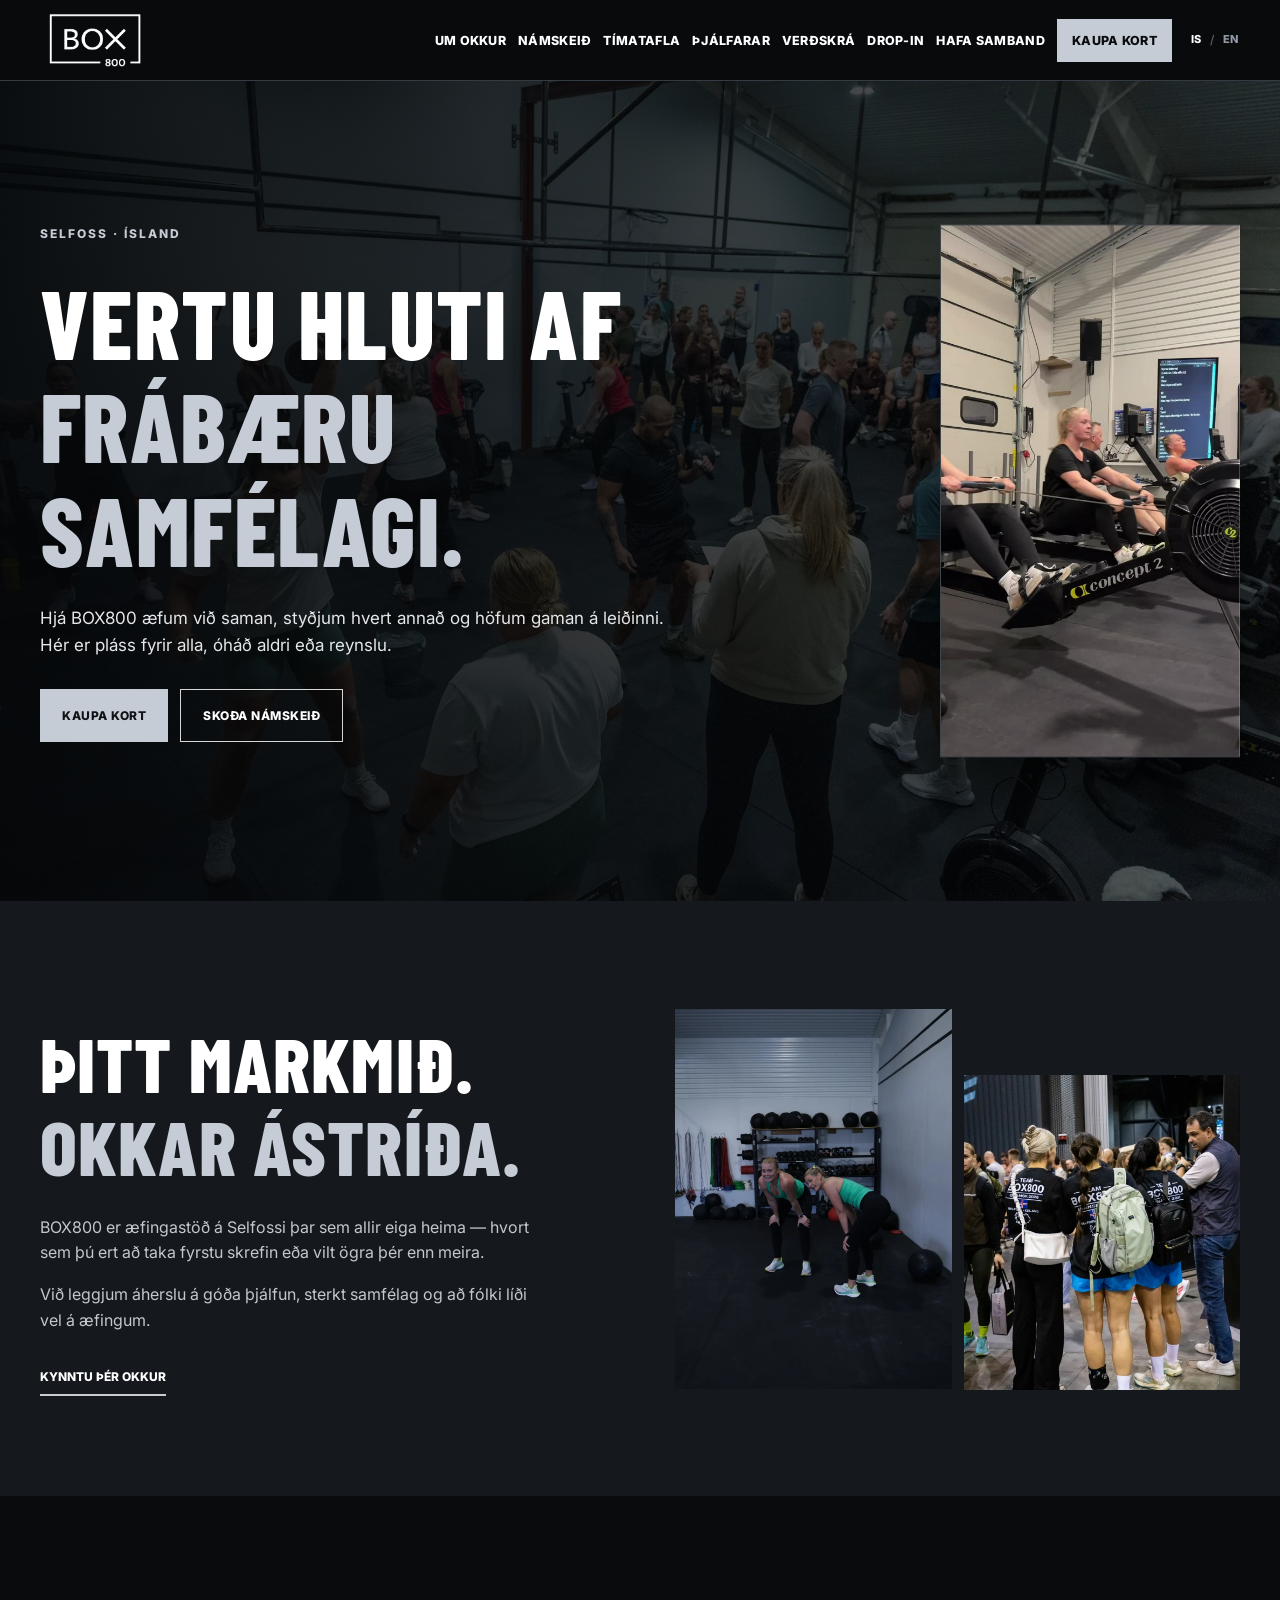
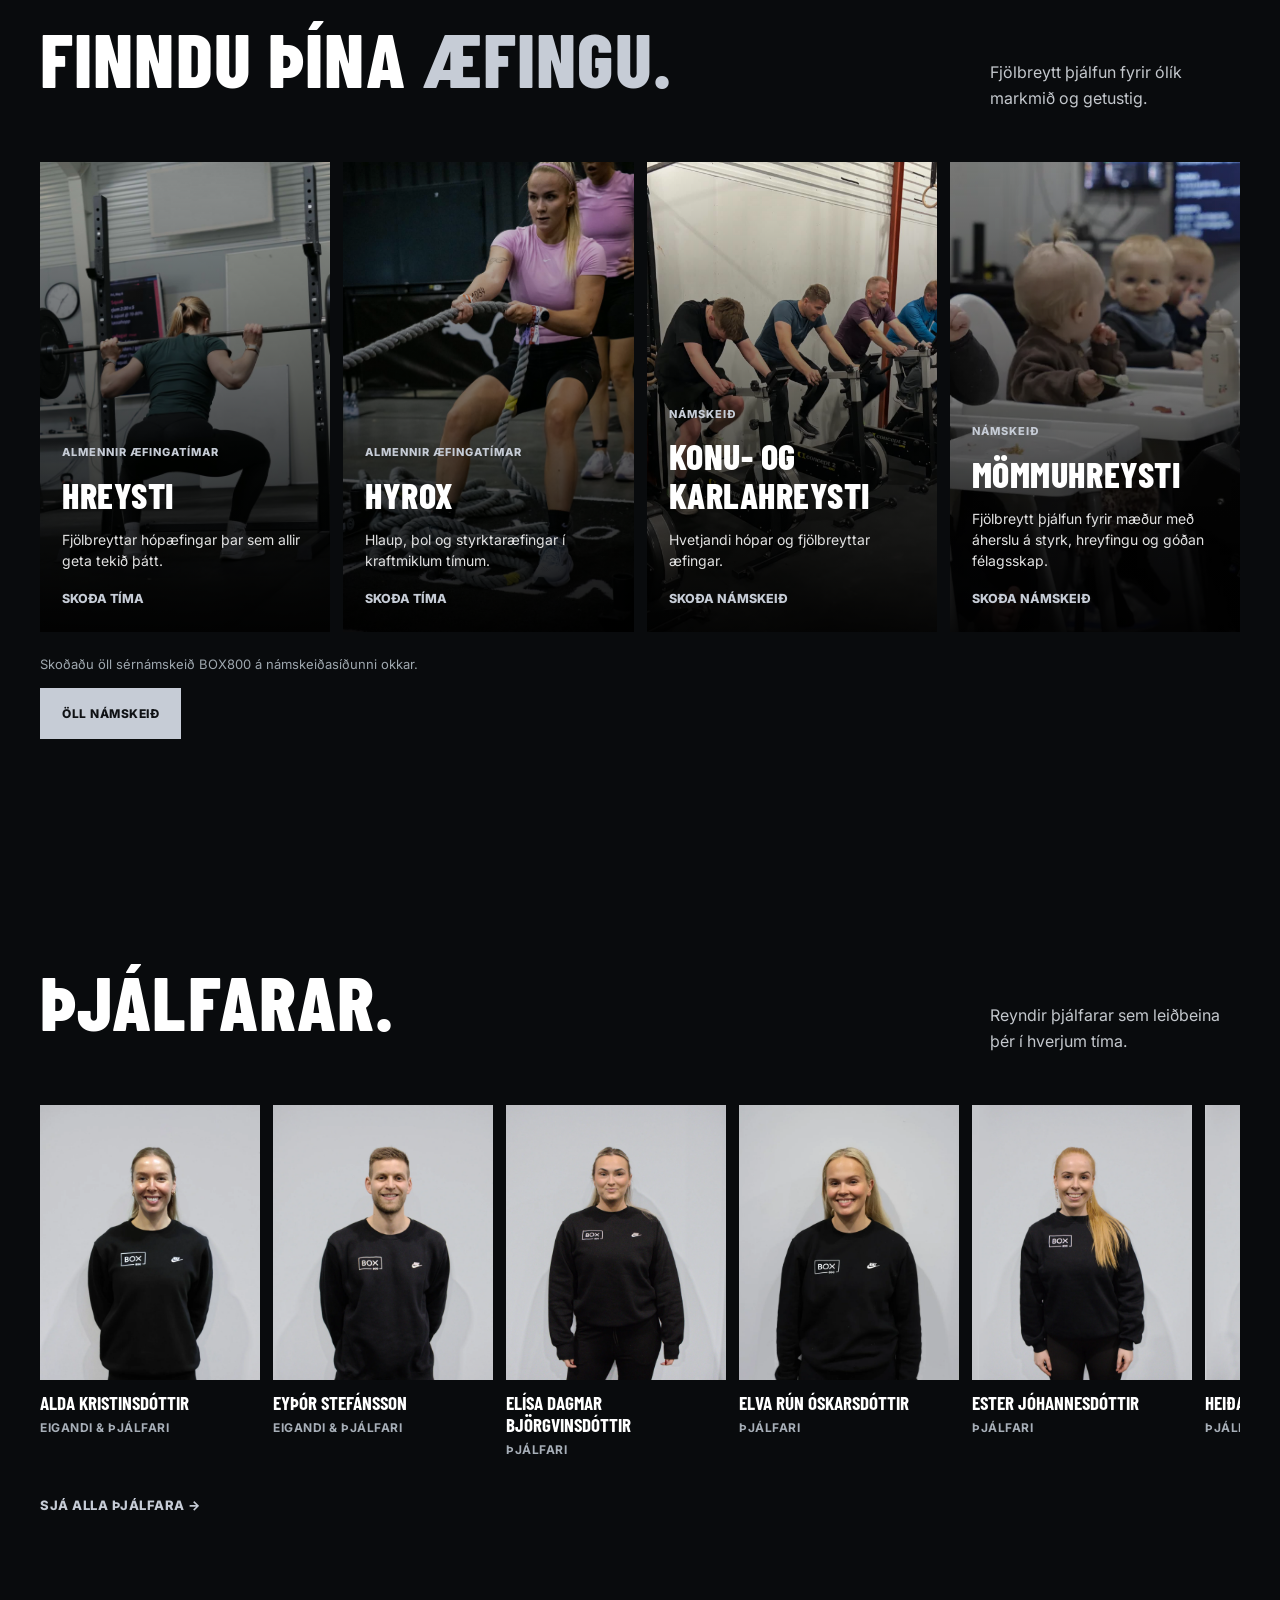
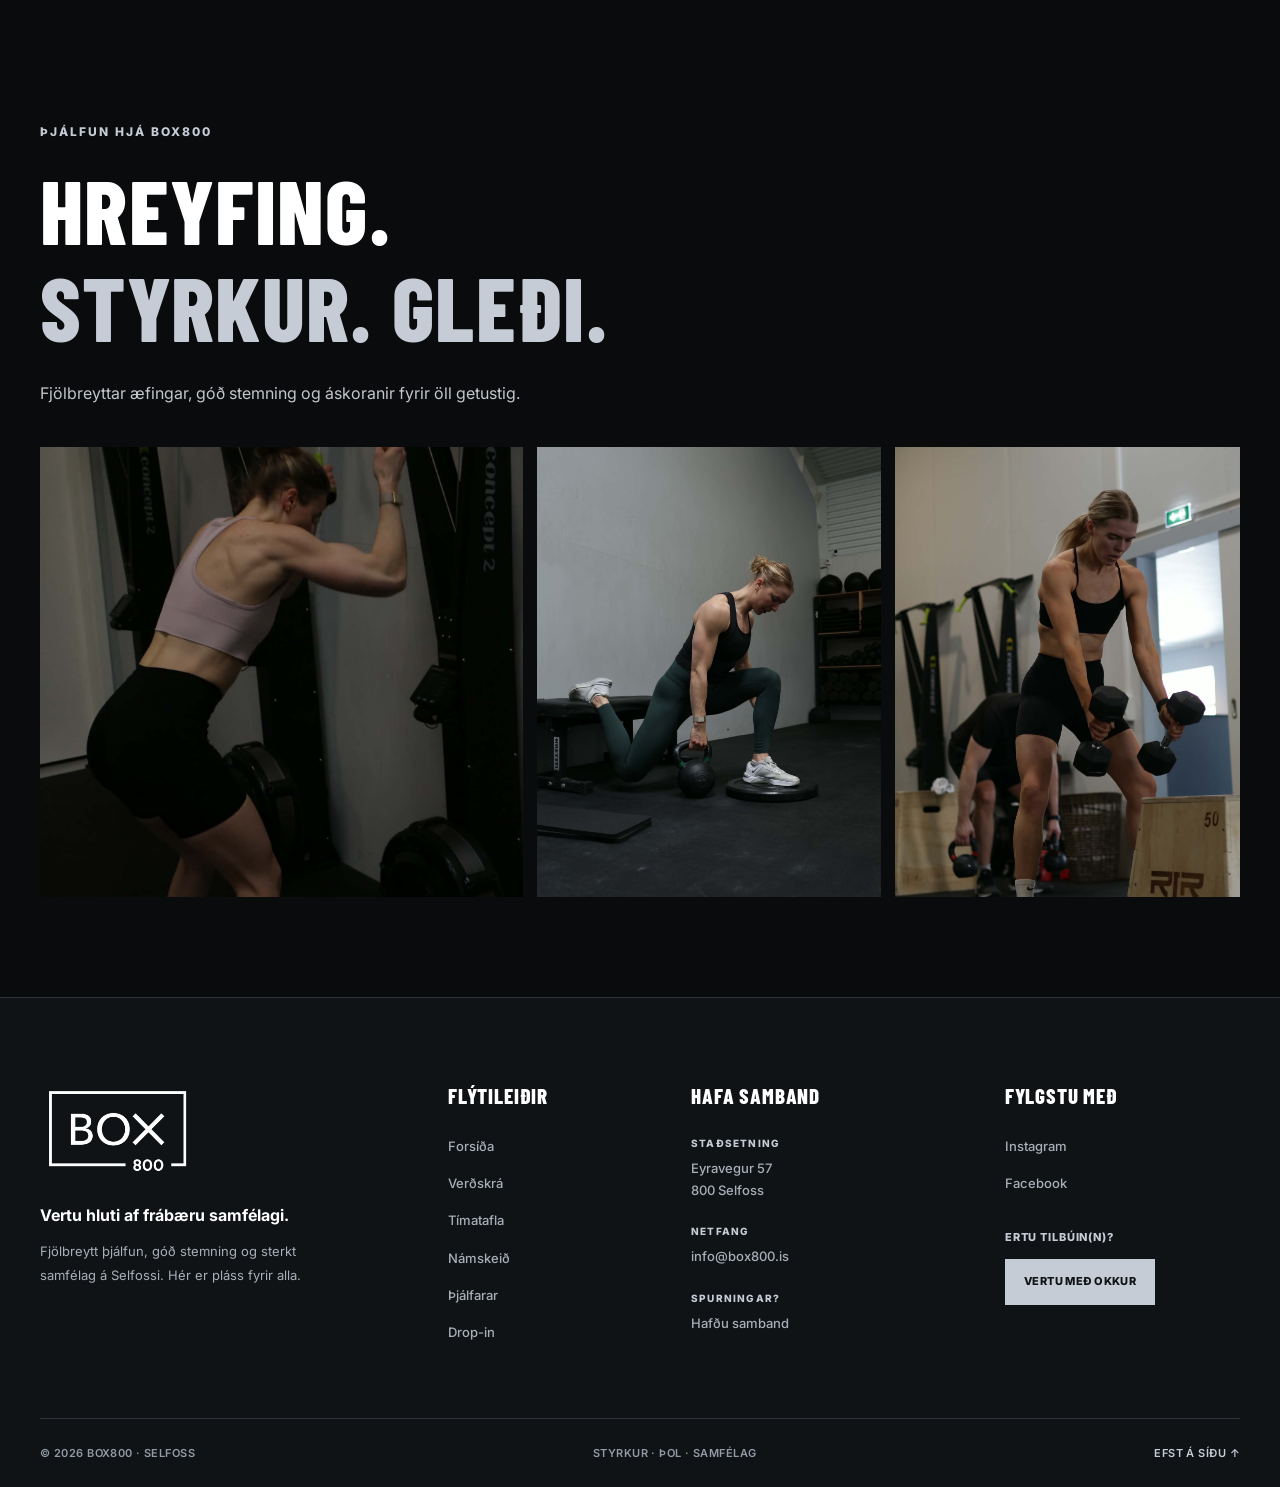
==== commit 41c443f8: "Elva: dempa skugga í kringum höfuð Co-Authored-By: Claude Opus 5.5 <noreply@anthropic.com> Claude-Se" ====
--- a/index.html
+++ b/index.html
@@ -421,7 +421,7 @@
             <span class="coach-chip-role">Þjálfari</span>
           </a>
           <a class="coach-chip" href="thjalfarar.html">
-            <img src="images/thjalfari-elva-2.webp" alt="" loading="lazy" width="1200" height="1500">
+            <img src="images/thjalfari-elva-3.webp" alt="" loading="lazy" width="1200" height="1500">
             <span class="coach-chip-name">Elva Rún Óskarsdóttir</span>
             <span class="coach-chip-role">Þjálfari</span>
           </a>
